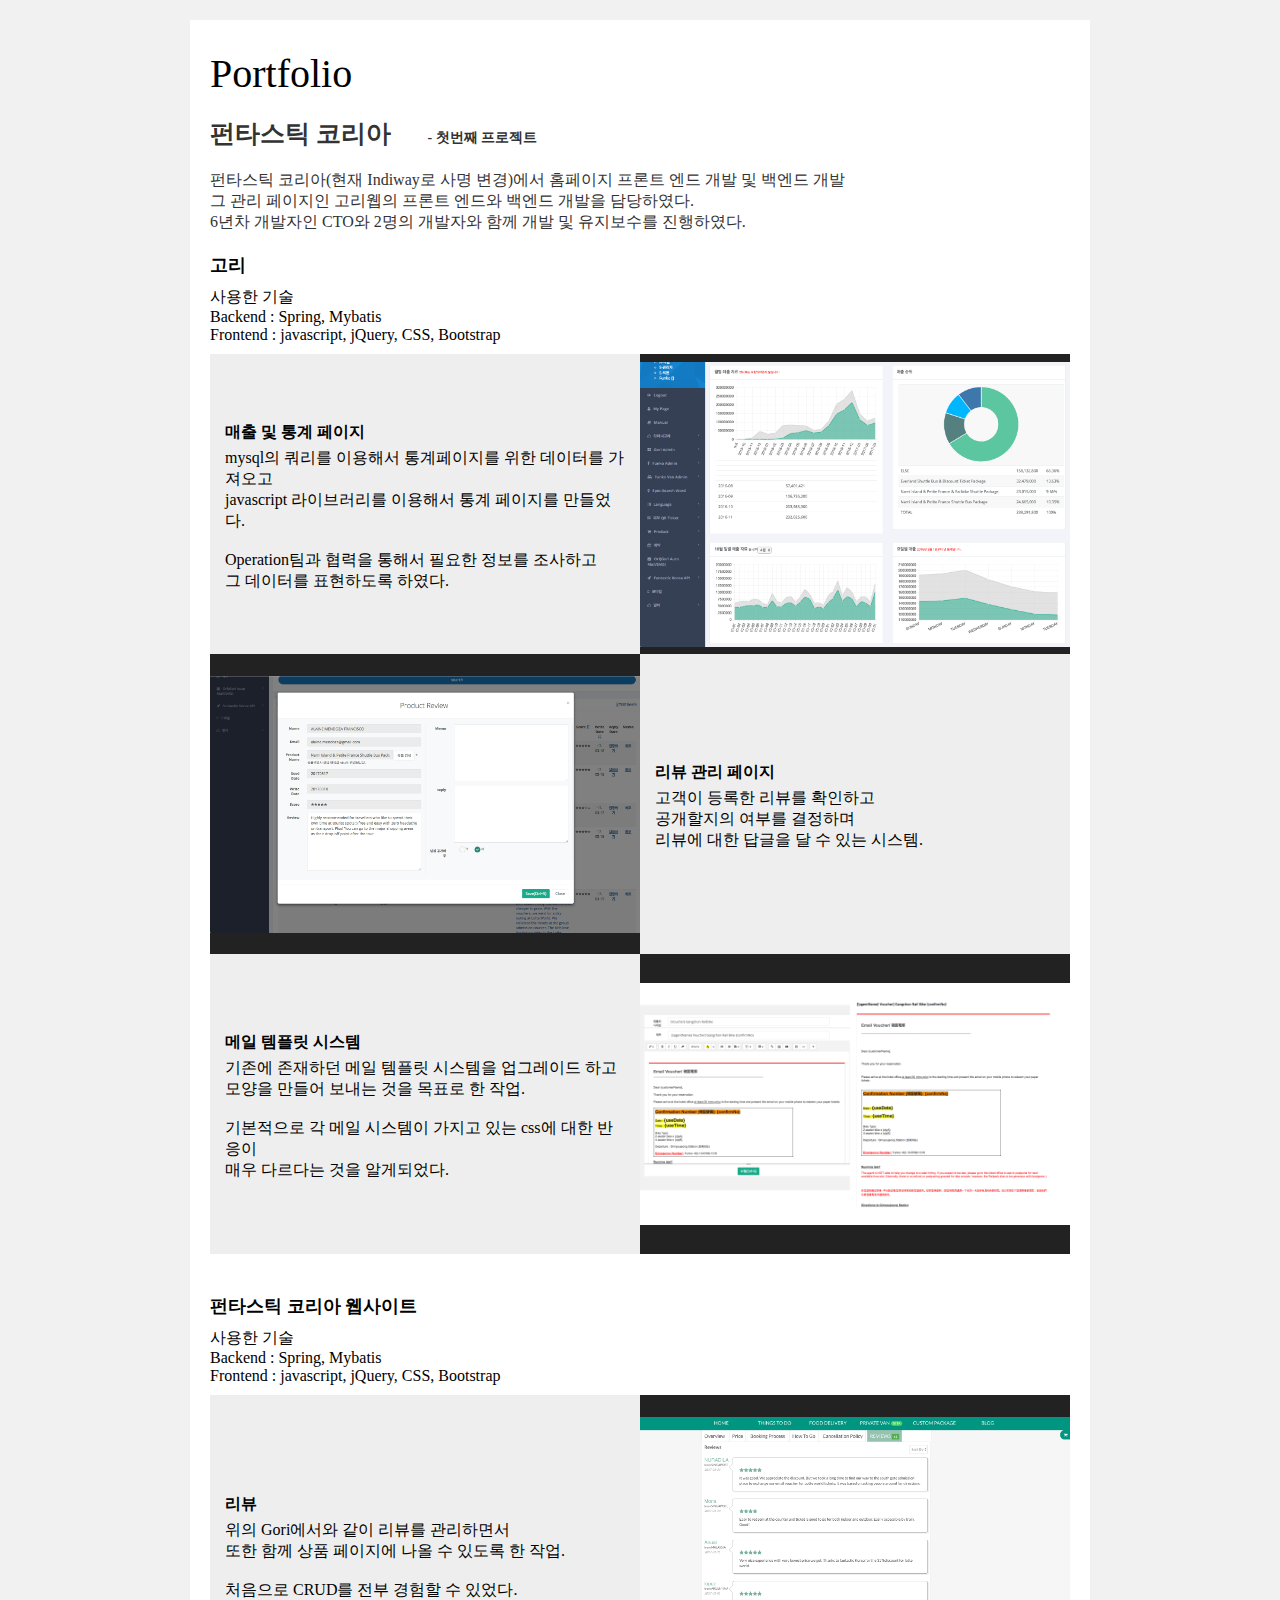
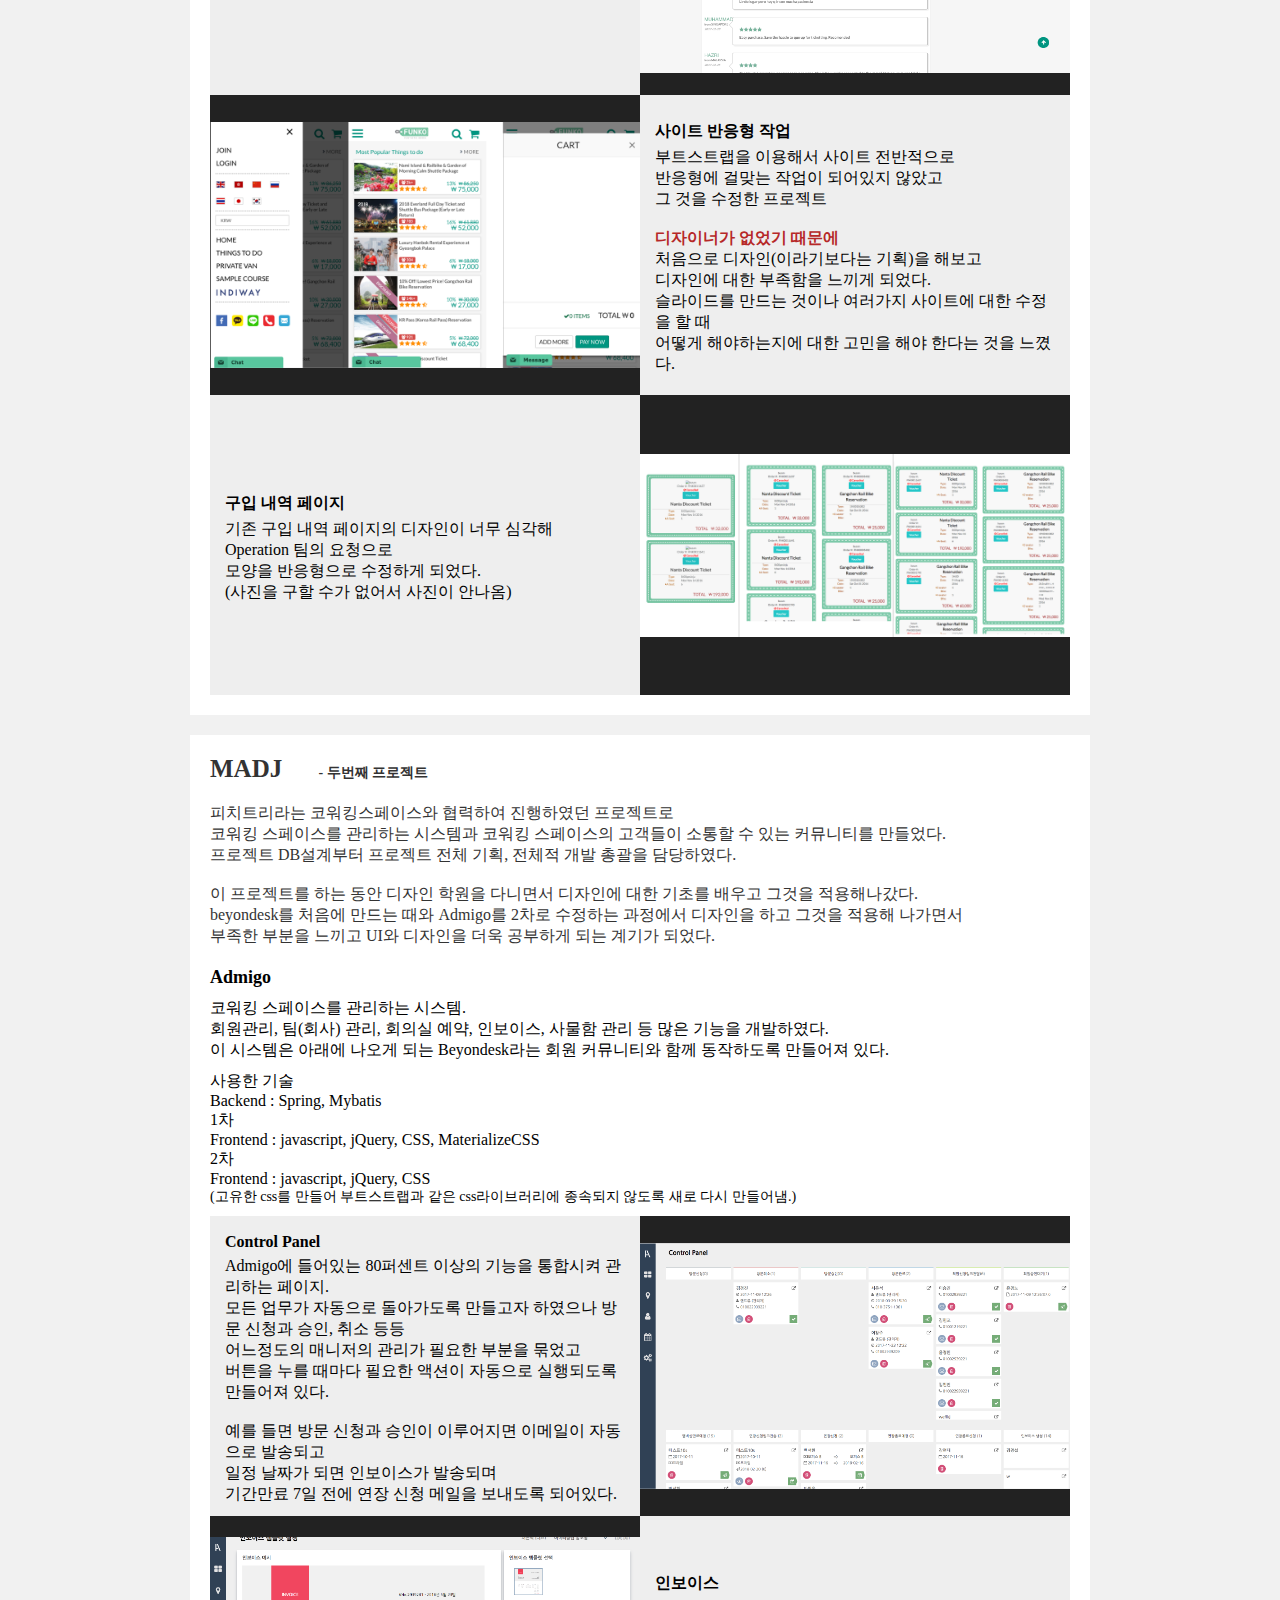
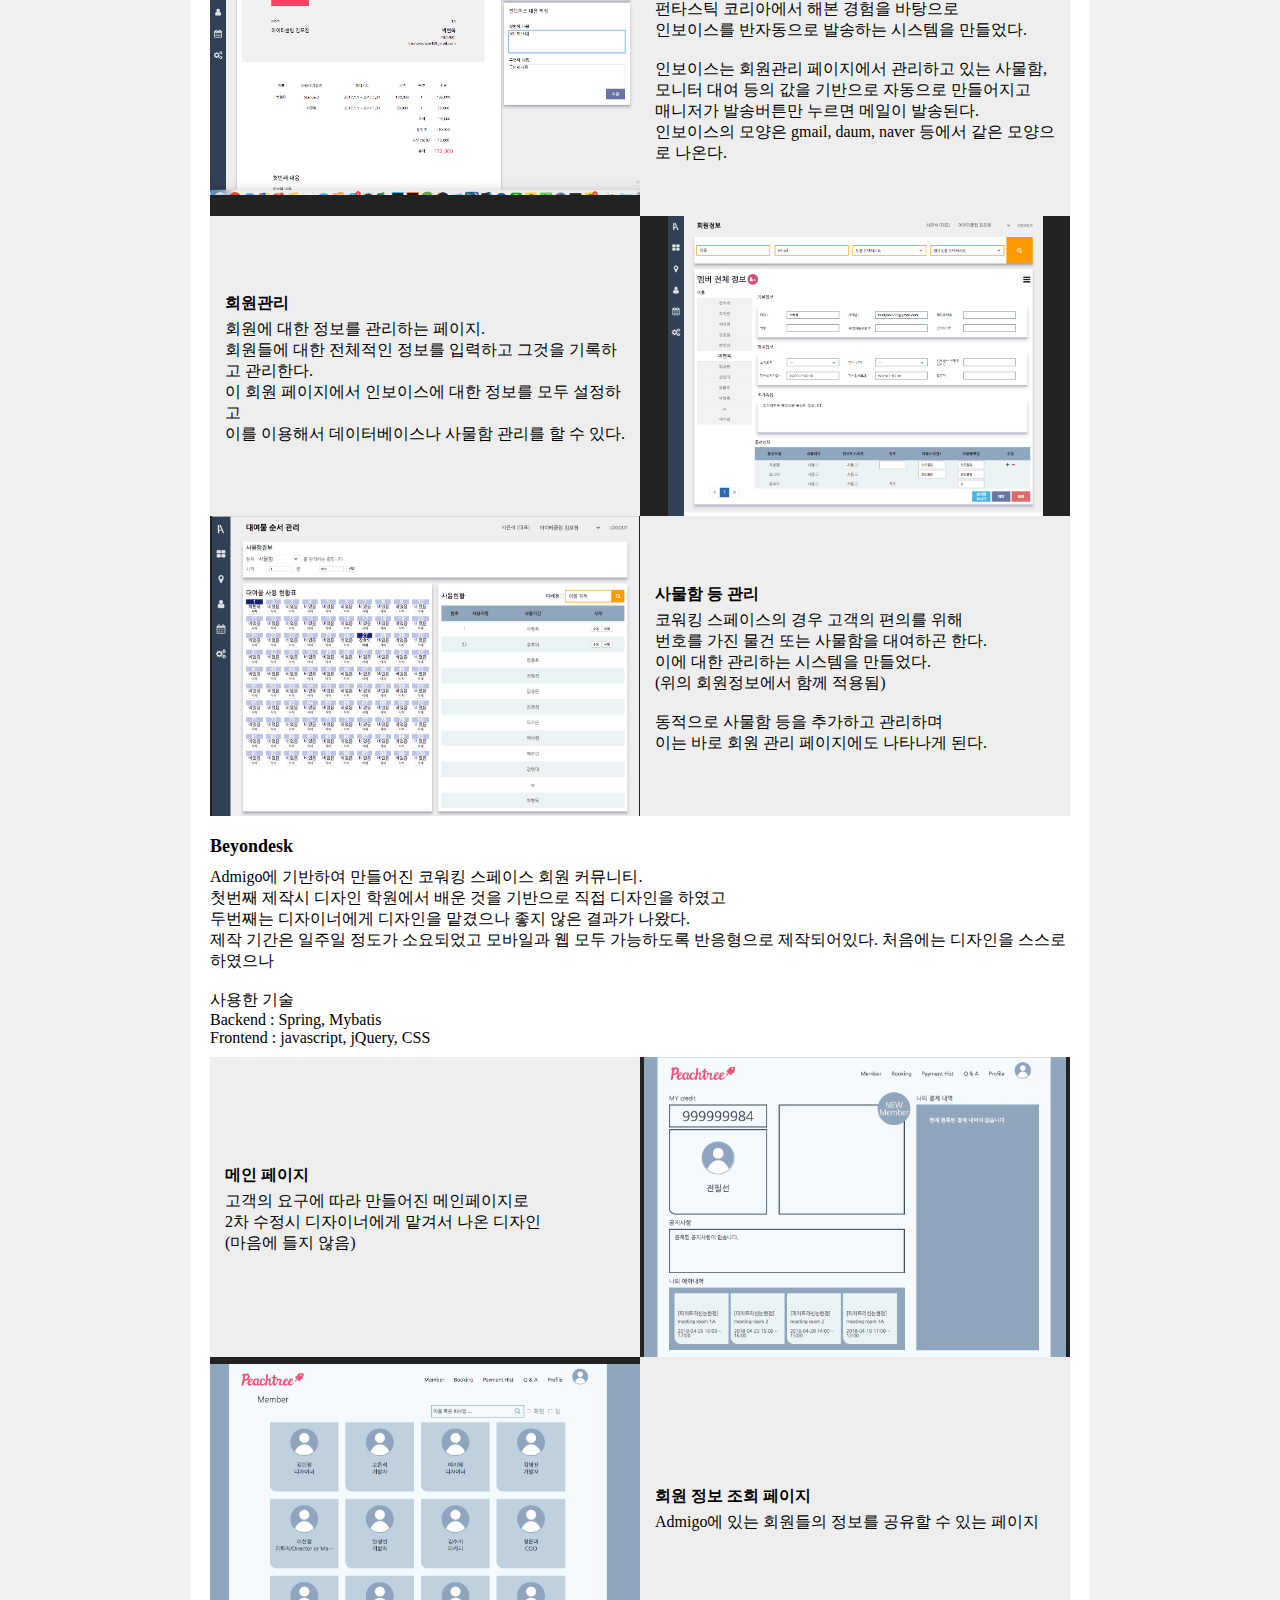
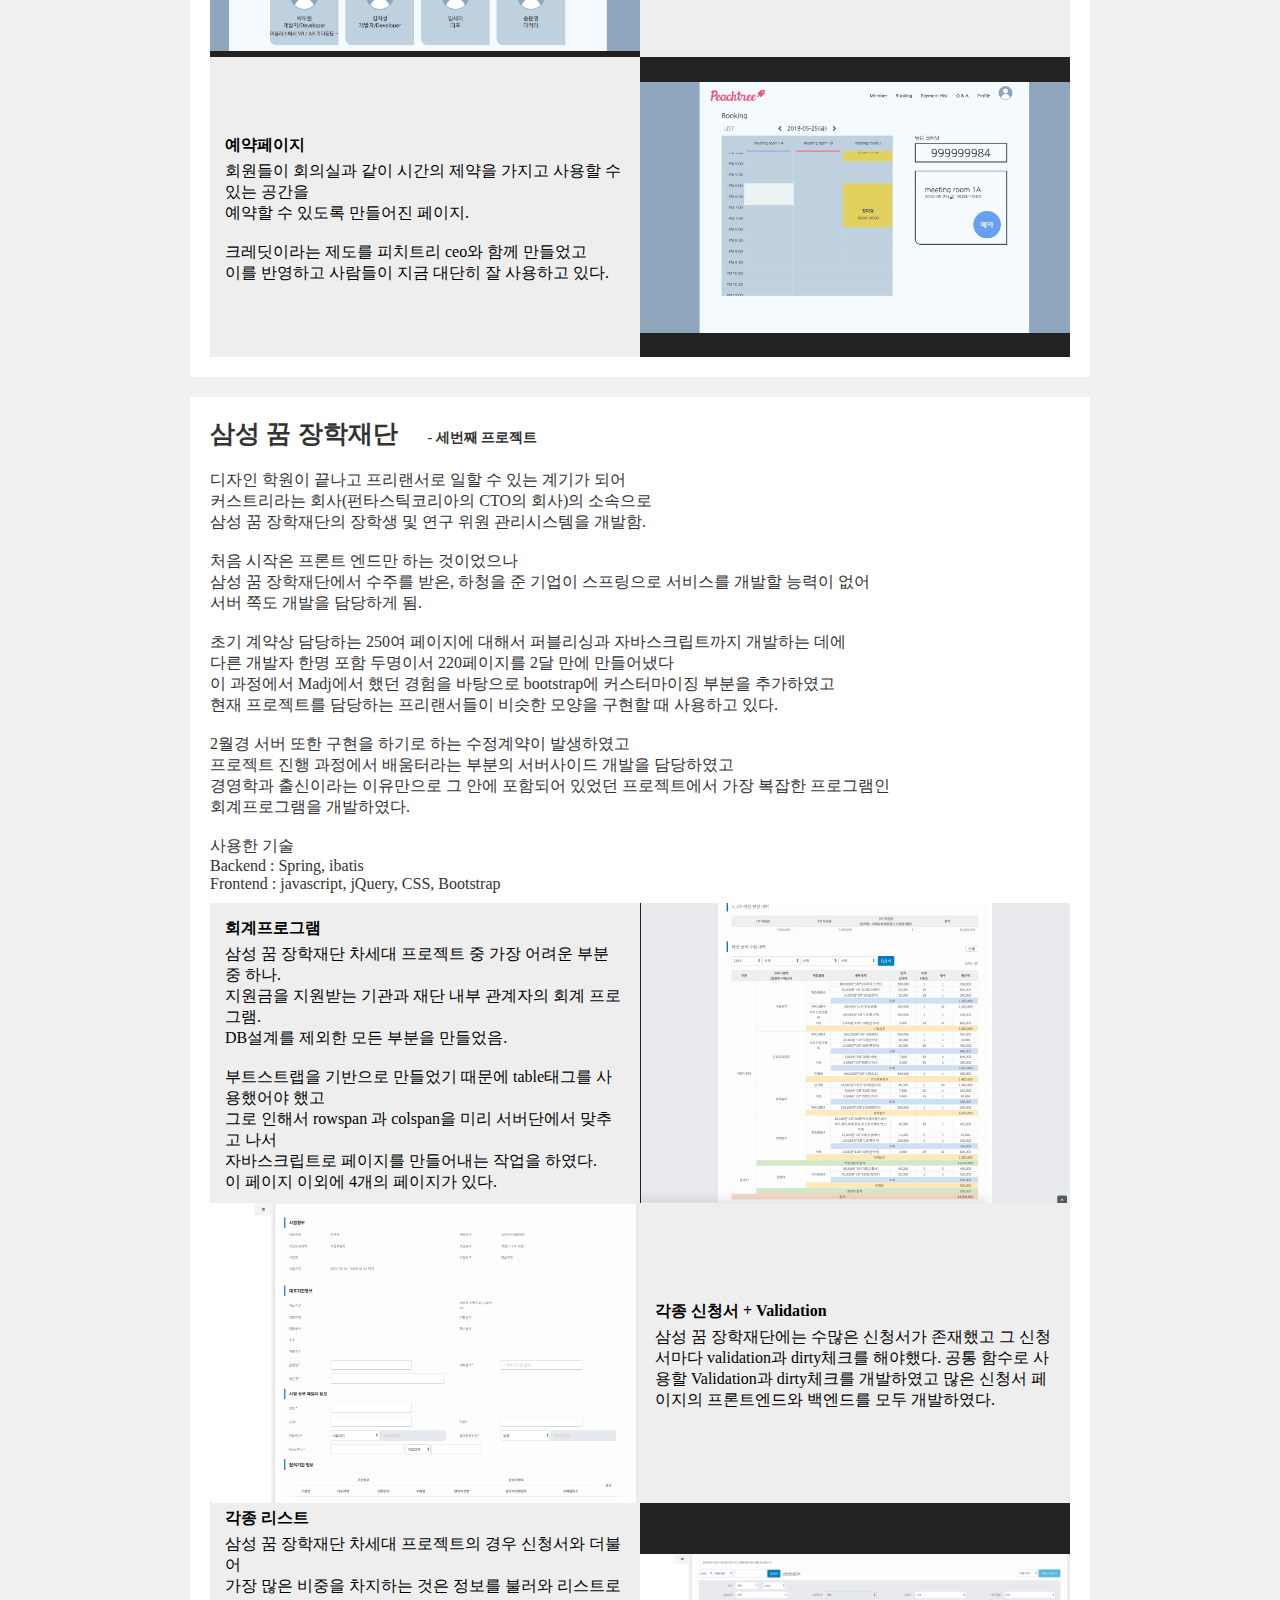
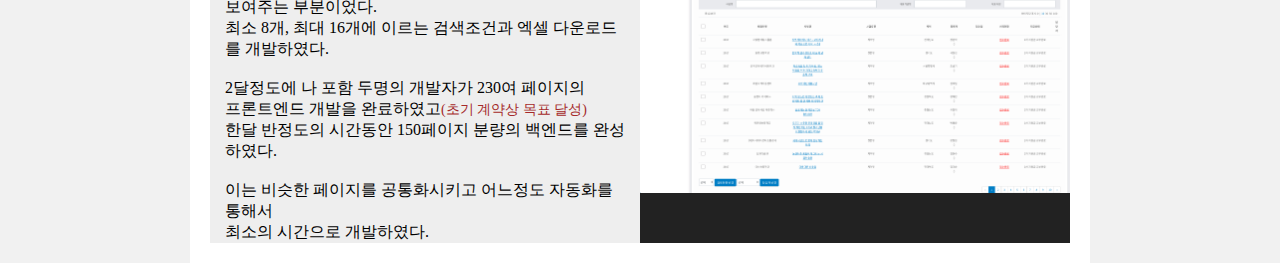
==== portfolio.html @ c17a730d "basic" ====
<html>
    <head>
        <link rel="stylesheet" href="style.css" />
    </head>
    <body>
        
        <!-- <div class="container">
            <div id='contact' class="">
                <div id='about me' >
                    <div id="img-section">
                        <div></div>
                    </div>
                    <div class="name">
                        <div class='kor-name'>박현욱</div>
                        <div class="eng-name">MICHAEL PARK</div>
                    </div>
                    <div class='addr'>

                    </div>
                    <div class='contact'>
                        010-3751-1361
                    </div>
                </div>
            </div>
            <div id='resume-section' >
                <div id='about-me'  class="section">
                    <div class="section-title">ABOUT ME</div>
                    <div class='about-me-content'>
                        경영학과 출신의 풀스택 개발자입니다. <br>
                        IT를 모르고 사업을 해보고 큰 실패를 겪고 난 뒤 진정한 IT 기반 사업을 하려면 IT를 알아야한다고 깨닫고<br>개발을 배우게 되었습니다.<br>
                        
                        비즈니스에 대한 이해를 바탕으로 기획하고 디자인하고 그것을 IT로 구현해 낼 수 있는 진정한 수직계열화를 꿈꾸고 있습니다.
                    </div>
                </div>
                <div id="education" class="section"> 
                    <div class="section-title">EDUCATION</div>
                    <div class="edu-item">
                        <div class='edu-period'>
                            08.2-16.8
                        </div>
                        <div class="edu-content">
                            <div class='edu-inst'>연세대학교</div>
                            <div>경영학과</div>
                        </div>
                    </div>
                    <div class="edu-item">
                        <div class='edu-period'>
                            16.2-16.8
                        </div>
                        <div class="edu-content">
                            <div class='edu-inst'>쌍용강북센터</div>
                            <div>Framework을 활용한 빅데이터 개발자 전문 과정</div>
                            <div class="edu-content">JAVA, SPRING, MYSQL, MYBATIS, JAVASCRIPT, JQUERY</div>
                        </div>
                    </div>
                    <div class="edu-item">
                        <div class='edu-period'>
                            17.4-17.10
                        </div>
                        <div class="edu-content">
                            <div class='edu-inst'>더조은화곡센터</div>
                            <div>빅데이터시각화 프론트엔드개발자 양성</div>
                            <div class="edu-content">PHOTOSHOP, ILLURSTRATOR, HTML, CSS</div>
                        </div>
                    </div>                       
                </div>
                <div id="experience" class="section">
                    <div class="section-title">EXPERIENCE</div>
                    <div class='exp-item'>
                        <div class="exp-period">
                            13.5-15.2
                        </div>
                        <div class="exp-content">
                            <div class="exp-comp">카투사로 군복무</div>
                            <div>펀타스틱 코리아 웹 페이지 개발 & 고리 시스템 개발 </div>
                            <div>역할: 프론트 엔드 & 백엔드 개발</div>
                        </div>
                    </div>

                    <div class='exp-item'>
                        <div class="exp-period">
                            16.9-17.4
                        </div>
                        <div class="exp-content">
                            <div class="exp-comp">펀타스틱 코리아</div>
                            <div>펀타스틱 코리아 웹 페이지 개발 & 고리 시스템 개발 </div>
                            <div>역할: 프론트 엔드 & 백엔드 개발</div>
                        </div>
                    </div>
                    <div class='exp-item'>
                        <div class="exp-period">
                            17.4-
                        </div>
                        <div class="exp-content">
                            <div class="exp-comp">MADJ</div>
                            <div>기획, 프론트 엔드 & 백엔드 개발, DB 설계</div>
                            <div>Admigo & Beyondesk 시스템 개발 및 상용화 기획, 개발 및 설계</div>
                        </div>
                    </div>
                    <div class='exp-item'>
                        <div class="exp-period">
                            17.10
                        </div>
                        <div class="exp-content">
                            <div class="exp-comp">태권기획 서비스</div>
                            <div>프론트 엔드 & 백엔드 개발</div>
                            <div></div>
                        </div>
                    </div>
                    <div class="exp-item">
                        <div class='exp-period'>
                            17.12-18.3
                        </div>
                        <div class='exp-content'>
                            <div class="exp-comp">삼성꿈장학재단</div>
                            <div>프론트엔드 중심 & 백엔드 개발</div>
                            <div>삼성 꿈 장학재단 차세대 프로젝트 개발</div>
                        </div>
                    </div>
                </div>
                <div id="skills" class="section">
                    <div class="section-title">
                        SKILLS
                    </div>
                    <div class="skill-container">
                        <div class="skill-item">
                            <div class="skill-title">JAVA</div>
                            <div class="skill-grade">
                                <div class="skill-circle in">
                                </div>
                                <div class="skill-circle in">
                                </div>
                                <div class="skill-circle in">
                                </div>
                                <div class="skill-circle in">
                                </div>
                                <div class="skill-circle">
                                </div>
                            </div>
                        </div>
                        <div class="skill-item">
                            <div class="skill-title">SPRING</div>
                            <div class="skill-grade">
                                <div class="skill-circle in">
                                </div>
                                <div class="skill-circle in">
                                </div>
                                <div class="skill-circle in">
                                </div>
                                <div class="skill-circle in">
                                </div>
                                <div class="skill-circle">
                                </div>
                            </div>
                        </div>
                        <div class="skill-item">
                            <div class="skill-title">JAVASCRIPT</div>
                            <div class="skill-grade">
                                <div class="skill-circle in">
                                </div>
                                <div class="skill-circle in">
                                </div>
                                <div class="skill-circle in">
                                </div>
                                <div class="skill-circle in">
                                </div>
                                <div class="skill-circle">
                                </div>
                            </div>
                        </div>
                        <div class="skill-item">
                            <div class="skill-title">jQuery</div>
                            <div class="skill-grade">
                                <div class="skill-circle in">
                                </div>
                                <div class="skill-circle in">
                                </div>
                                <div class="skill-circle in">
                                </div>
                                <div class="skill-circle in">
                                </div>
                                <div class="skill-circle">
                                </div>
                                
                            </div>
                        </div>
                        <div class="skill-item">
                            <div class="skill-title">REACT</div>
                            <div class="skill-grade">
                                <div class="skill-circle in">
                                </div>
                                <div class="skill-circle in">
                                </div>
                                <div class="skill-circle">
                                </div>
                                <div class="skill-circle">
                                </div>
                                <div class="skill-circle">
                                </div>
                                
                            </div>
                        </div>
                        <div class="skill-item">
                            <div class="skill-title">REACT-NATIVE</div>
                            <div class="skill-grade">
                                <div class="skill-circle in">
                                </div>
                                <div class="skill-circle in">
                                </div>
                                <div class="skill-circle in">
                                </div>
                                <div class="skill-circle">
                                </div>
                                <div class="skill-circle">
                                </div>
                            </div>
                        </div>
                        <div class="skill-item">
                            <div class="skill-title">MYSQL</div>
                            <div class="skill-grade">
                                <div class="skill-circle in">
                                </div>
                                <div class="skill-circle in">
                                </div>
                                <div class="skill-circle in">
                                </div>
                                <div class="skill-circle in">
                                </div>
                                <div class="skill-circle">
                                </div>
                            </div>
                        </div>
                        <div class="skill-item">
                            <div class="skill-title">PHOTOSHOP</div>
                            <div class="skill-grade">
                                <div class="skill-circle in">
                                </div>
                                <div class="skill-circle in">
                                </div>
                                <div class="skill-circle in">
                                </div>
                                <div class="skill-circle">
                                </div>
                                <div class="skill-circle">
                                </div>
                            </div>
                        </div>
                        <div class="skill-item">
                            <div class="skill-title">Sketch</div>
                            <div class="skill-grade">
                                <div class="skill-circle in">
                                </div>
                                <div class="skill-circle in">
                                </div>
                                <div class="skill-circle in">
                                </div>
                                <div class="skill-circle">
                                </div>
                                <div class="skill-circle">
                                </div>
                            </div>
                        </div>
                        <div class="skill-item">
                            <div class="skill-title">Illustrator</div>
                            <div class="skill-grade">
                                <div class="skill-circle in">
                                </div>
                                <div class="skill-circle in">
                                </div>
                                <div class="skill-circle in">
                                </div>
                                <div class="skill-circle">
                                </div>
                                <div class="skill-circle">
                                </div>
                            </div>
                        </div>
                    </div>
                </div>
            </div>
            
        </div> -->
        <div class="container page-divider">
            <div class="portfolio-container">
                <h2 style="font-size:40px;padding-top:30px;font-weight:lighter;">Portfolio</h2>
                <div class="portfolio">
                    <h3 class="company-name">
                        펀타스틱 코리아 <span style="padding-left:30px;font-size:14px;">- 첫번째 프로젝트</span>
                    </h3>
                    <h4>
                        
                    </h4>
                    <div class="port-desc-section">
                        펀타스틱 코리아(현재 Indiway로 사명 변경)에서 홈페이지 프론트 엔드 개발 및 백엔드 개발<br>
                        그 관리 페이지인 고리웹의 프론트 엔드와 백엔드 개발을 담당하였다.<br>
                        6년차 개발자인 CTO와 2명의 개발자와 함께 개발 및 유지보수를 진행하였다.<br>
                    </div>
                    <div>
                        <h5 class="port-title">고리</h5>
                        <div class="port-content">
                            사용한 기술<br>
                            Backend : Spring, Mybatis<br>
                            Frontend : javascript, jQuery, CSS, Bootstrap<br>
                        </div>
                        <div class="port-item">
                            <div class="item-content">
                                <div class="item-title">매출 및 통계 페이지</div>
                                <div class="item-desc">
                                    mysql의 쿼리를 이용해서 통계페이지를 위한 데이터를 가져오고<br>
                                    javascript 라이브러리를 이용해서 통계 페이지를 만들었다.<br>
                                    <br>
                                    Operation팀과 협력을 통해서 필요한 정보를 조사하고<br>
                                    그 데이터를 표현하도록 하였다.
                                </div>
                            </div>
                            <div class="item-pic" style="background-image:url('funko_stat.png')">
                                
                            </div>
                        </div>
                        <div class="port-item">
                            <div class="item-pic" style="background-image:url('review.png')">
                                
                            </div>
                            <div class="item-content">
                                <div class="item-title">리뷰 관리 페이지</div>
                                <div class="item-desc">
                                    고객이 등록한 리뷰를 확인하고<br>
                                    공개할지의 여부를 결정하며<br>
                                    리뷰에 대한 답글을 달 수 있는 시스템.
                                </div>
                            </div>
                        </div>
                        <div class="port-item">
                            
                            <div class="item-content">
                                <div class="item-title">메일 템플릿 시스템</div>
                                <div class="item-desc">
                                    기존에 존재하던 메일 템플릿 시스템을 업그레이드 하고<br>
                                    모양을 만들어 보내는 것을 목표로 한 작업.
                                    <br>
                                    <br>
                                    기본적으로 각 메일 시스템이 가지고 있는 css에 대한 반응이<br>
                                    매우 다르다는 것을 알게되었다.
                                </div>
                            </div>
                            <div class="item-pic" style="background-image:url('mail-template.png')">
                                
                            </div>
                        </div>
                    </div>
                </div>
            </div>
        </div>
        <div class="container">
            <div class="portfolio-container">
                <div class="portfolio">
                    
                    <div>
                        <h5 class="port-title">펀타스틱 코리아 웹사이트</h5>
                        <div class="port-content">
                            사용한 기술<br>
                            Backend : Spring, Mybatis<br>
                            Frontend : javascript, jQuery, CSS, Bootstrap<br>
                        </div>
                        <div class="port-item">
                                <div class="item-content">
                                    <div class="item-title">리뷰</div>
                                    <div class="item-desc">
                                        위의 Gori에서와 같이 리뷰를 관리하면서 <br>
                                        또한 함께 상품 페이지에 나올 수 있도록 한 작업.<br>
                                        <br>
                                        처음으로 CRUD를 전부 경험할 수 있었다.
                                    </div>
                                </div>
                                <div class="item-pic" style="background-image:url('funko2.png')">
                                    
                                </div>
                            </div>
                            <div class="port-item">
                                <div class="item-pic" style="background-image:url('responsive.png')">
                                    
                                </div>
                                <div class="item-content">
                                    <div class="item-title">사이트 반응형 작업</div>
                                    <div class="item-desc">
                                        부트스트랩을 이용해서 사이트 전반적으로<br>
                                        반응형에 걸맞는 작업이 되어있지 않았고<br>
                                        그 것을 수정한 프로젝트<br>
                                        <br>
                                        <span style="color:rgb(182, 40, 40);font-weight:bold">디자이너가 없었기 때문에</span> <br>
                                        처음으로 디자인(이라기보다는 기획)을 해보고<br>
                                        디자인에 대한 부족함을 느끼게 되었다.<br>
                                        슬라이드를 만드는 것이나 여러가지 사이트에 대한 수정을 할 때<br>
                                        어떻게 해야하는지에 대한 고민을 해야 한다는 것을 느꼈다.<br>
                                
                                    </div>
                                </div>
                            </div>
                            <div class="port-item">
                                
                                <div class="item-content">
                                    <div class="item-title">구입 내역 페이지</div>
                                    <div class="item-desc">
                                        기존 구입 내역 페이지의 디자인이 너무 심각해<br>
                                        Operation 팀의 요청으로<br>
                                        모양을 반응형으로 수정하게 되었다.<br>
                                        (사진을 구할 수가 없어서 사진이 안나옴)

                                    </div>
                                </div>
                                <div class="item-pic" style="background-image:url('purchase.png')">
                                    
                                </div>
                            </div>
                    </div>
                </div>
            </div>
        </div>
        <div class="container page-divider">
            <div class="portfolio-container">
                <div class="portfolio">
                    <h3 class="company-name">
                        MADJ <span style="padding-left:30px;font-size:14px;">- 두번째 프로젝트</span>
                    </h3>
                    
                    <div class="port-desc-section">
                        피치트리라는 코워킹스페이스와 협력하여 진행하였던 프로젝트로<br>
                        코워킹 스페이스를 관리하는 시스템과 코워킹 스페이스의 고객들이 소통할 수 있는 커뮤니티를 만들었다.<br>
                        프로젝트 DB설계부터 프로젝트 전체 기획, 전체적 개발 총괄을 담당하였다.<br>
                        <br>
                        이 프로젝트를 하는 동안 디자인 학원을 다니면서 디자인에 대한 기초를 배우고 그것을 적용해나갔다.<br>
                        beyondesk를 처음에 만드는 때와 Admigo를 2차로 수정하는 과정에서 디자인을 하고 그것을 적용해 나가면서<br>
                        부족한 부분을 느끼고 UI와 디자인을 더욱 공부하게 되는 계기가 되었다.<br>
                    </div>
                    <div>
                        <h5 class="port-title">Admigo</h5>
                        <div class="port-content">
                            코워킹 스페이스를 관리하는 시스템.<br>
                            회원관리, 팀(회사) 관리, 회의실 예약, 인보이스, 사물함 관리 등 많은 기능을 개발하였다.<br>
                            이 시스템은 아래에 나오게 되는 Beyondesk라는 회원 커뮤니티와 함께 동작하도록 만들어져 있다.<br>
                        </div>
                        <div class="port-content">

                            사용한 기술<br>
                            Backend : Spring, Mybatis<br>
                            
                            1차<br>
                            Frontend : javascript, jQuery, CSS, MaterializeCSS<br>

                            2차<br>
                            Frontend : javascript, jQuery, CSS<br>
                            <span style="font-size:14px;">(고유한 css를 만들어 부트스트랩과 같은 css라이브러리에 종속되지 않도록 새로 다시 만들어냄.)</span>
                        </div>
                        <div class="port-item">
                            <div class="item-content">
                                <div class="item-title">Control Panel</div>
                                <div class="item-desc">
                                    Admigo에 들어있는 80퍼센트 이상의 기능을 통합시켜 관리하는 페이지.<br>
                                    모든 업무가 자동으로 돌아가도록 만들고자 하였으나 방문 신청과 승인, 취소 등등<br>
                                    어느정도의 매니저의 관리가 필요한 부분을 묶었고<br>
                                    버튼을 누를 때마다 필요한 액션이 자동으로 실행되도록 만들어져 있다.<br>
                                    <br>

                                    예를 들면 방문 신청과 승인이 이루어지면 이메일이 자동으로 발송되고<br>
                                    일정 날짜가 되면 인보이스가 발송되며<br>
                                    기간만료 7일 전에 연장 신청 메일을 보내도록 되어있다.<br>
                                </div>
                            </div>
                            <div class="item-pic" style="background-image:url('Control Panel.png')">
                                
                            </div>
                        </div>
                        <div class="port-item">
                            <div class="item-pic" style="background-image:url('invoice.png')">
                                
                            </div>
                            <div class="item-content">
                                <div class="item-title">인보이스</div>
                                <div class="item-desc">
                                    펀타스틱 코리아에서 해본 경험을 바탕으로<br>
                                    인보이스를 반자동으로 발송하는 시스템을 만들었다.<br><br>

                                    인보이스는 회원관리 페이지에서 관리하고 있는 사물함,<br>
                                    모니터 대여 등의 값을 기반으로 자동으로 만들어지고 <br>
                                    매니저가 발송버튼만 누르면 메일이 발송된다.<br>
                                    인보이스의 모양은 gmail, daum, naver 등에서 같은 모양으로 나온다.<br>
                                
                                </div>
                            </div>
                        </div>
                        <div class="port-item">
                            
                            <div class="item-content">
                                <div class="item-title">회원관리</div>
                                <div class="item-desc">
                                    회원에 대한 정보를 관리하는 페이지.
                                    <br>
                                    회원들에 대한 전체적인 정보를 입력하고 그것을 기록하고 관리한다.<br>
                                    이 회원 페이지에서 인보이스에 대한 정보를 모두 설정하고<br>
                                    이를 이용해서 데이터베이스나 사물함 관리를 할 수 있다.
                                    
                                </div>
                            </div>
                            <div class="item-pic" style="background-image:url('member-admigo.png')">
                                
                            </div>
                        </div>
                        <div class="port-item">
                            <div class="item-pic" style="background-image:url('locker.png')">
                                
                            </div>
                            <div class="item-content">
                                <div class="item-title">사물함 등 관리</div>
                                <div class="item-desc">
                                    코워킹 스페이스의 경우 고객의 편의를 위해<br>
                                    번호를 가진 물건 또는 사물함을 대여하곤 한다.<br>
                                    이에 대한 관리하는 시스템을 만들었다. <br>
                                    (위의 회원정보에서 함께 적용됨)<br>
                                    <br>
                                    동적으로 사물함 등을 추가하고 관리하며<br>
                                    이는 바로 회원 관리 페이지에도 나타나게 된다.


                                
                                </div>
                            </div>
                        </div>
                       
                    </div>
                    <div>
                        <h5 class="port-title">Beyondesk</h5>
                        <div class="port-content">
                            Admigo에 기반하여 만들어진 코워킹 스페이스 회원 커뮤니티.<br>
                            첫번째 제작시 디자인 학원에서 배운 것을 기반으로 직접 디자인을 하였고<br>
                            두번째는 디자이너에게 디자인을 맡겼으나 좋지 않은 결과가 나왔다.<br>
                            제작 기간은 일주일 정도가 소요되었고 모바일과 웹 모두 가능하도록 반응형으로 제작되어있다.

                            처음에는 디자인을 스스로 하였으나
                                    
                            <br>
                            <br>
                            사용한 기술<br>
                            Backend : Spring, Mybatis<br>
                            Frontend : javascript, jQuery, CSS<br>
                        </div>
                        <div class="port-item">
                            <div class="item-content">
                                <div class="item-title">메인 페이지</div>
                                <div class="item-desc">
                                    고객의 요구에 따라 만들어진 메인페이지로<br>
                                    2차 수정시 디자이너에게 맡겨서 나온 디자인<br>
                                    (마음에 들지 않음)<br>

                                </div>
                            </div>
                            <div class="item-pic" style="background-image:url('main.png')">
                                
                            </div>
                        </div>
                        <div class="port-item">
                            <div class="item-pic" style="background-image:url('member.png')">
                                
                            </div>
                            <div class="item-content">
                                <div class="item-title">회원 정보 조회 페이지</div>
                                <div class="item-desc">
                                    Admigo에 있는 회원들의 정보를 공유할 수 있는 페이지
                                
                                </div>
                            </div>
                        </div>
                        <div class="port-item">
                            
                            <div class="item-content">
                                <div class="item-title">예약페이지</div>
                                <div class="item-desc">
                                    회원들이 회의실과 같이 시간의 제약을 가지고 사용할 수 있는 공간을<br>
                                    예약할 수 있도록 만들어진 페이지.<br>
                                    <br>
                                    크레딧이라는 제도를 피치트리 ceo와 함께 만들었고 <br>
                                    이를 반영하고 사람들이 지금 대단히 잘 사용하고 있다.<br>
                                    <!-- <br>
                                    회원들에 대한 전체적인 정보를 입력하고 그것을 기록하고 관리한다.<br>
                                    이 회원 페이지에서 인보이스에 대한 정보를 모두 설정하고<br>
                                    이를 이용해서 데이터베이스나 사물함 관리를 할 수 있다. -->
                                    
                                </div>
                            </div>
                            <div class="item-pic" style="background-image:url('reservation.png')">
                                
                            </div>
                        </div>
                    </div>
                </div>
            </div>
            
        </div>
        <div class="container page-divider">
            <div class="portfolio-container">
                <div class="portfolio">
                    <h3 class="company-name">
                        삼성 꿈 장학재단<span style="padding-left:30px;font-size:14px;">- 세번째 프로젝트</span>

                    </h3>
                        <div class="port-desc-section">
                            디자인 학원이 끝나고 프리랜서로 일할 수 있는 계기가 되어<br>
                            커스트리라는 회사(펀타스틱코리아의 CTO의 회사)의 소속으로<br>
                            삼성 꿈 장학재단의 장학생 및 연구 위원 관리시스템을 개발함.<br>
                            <br>
                            처음 시작은 프론트 엔드만 하는 것이었으나 <br>
                            삼성 꿈 장학재단에서 수주를 받은, 하청을 준 기업이 스프링으로 서비스를 개발할 능력이 없어<br>
                            서버 쪽도 개발을 담당하게 됨.<br>
                            <br>
                            초기 계약상 담당하는 250여 페이지에 대해서 퍼블리싱과 자바스크립트까지 개발하는 데에<br>
                            다른 개발자 한명 포함 두명이서 220페이지를 2달 만에 만들어냈다<br>
                            이 과정에서 Madj에서 했던 경험을 바탕으로 bootstrap에 커스터마이징 부분을 추가하였고<br>
                            현재 프로젝트를 담당하는 프리랜서들이 비슷한 모양을 구현할 때 사용하고 있다.<br>
                            <br>
                            2월경 서버 또한 구현을 하기로 하는 수정계약이 발생하였고 <br>
                            프로젝트 진행 과정에서 배움터라는 부분의 서버사이드 개발을 담당하였고<br>
                            경영학과 출신이라는 이유만으로 
                            그 안에 포함되어 있었던 프로젝트에서 가장 복잡한 프로그램인 <br>
                            회계프로그램을 개발하였다.<br>
                            <br>
                            <div class="port-content">
    
                                사용한 기술<br>
                                Backend : Spring, ibatis<br>
                                
                                Frontend : javascript, jQuery, CSS, Bootstrap<br>
    
                            </div>
                        </div>
                        <div>
                            
                            
                            <div class="port-item">
                                <div class="item-content">
                                    <div class="item-title">회계프로그램</div>
                                    <div class="item-desc">
                                        삼성 꿈 장학재단 차세대 프로젝트 중 가장 어려운 부분 중 하나.<br>
                                        지원금을 지원받는 기관과 재단 내부 관계자의 회계 프로그램.<br>
                                        DB설계를 제외한 모든 부분을 만들었음.<br>
                                        <br>
                                        부트스트랩을 기반으로 만들었기 때문에 table태그를 사용했어야 했고<br>
                                        그로 인해서 rowspan 과 colspan을 미리 서버단에서 맞추고 나서<br>
                                        자바스크립트로 페이지를 만들어내는 작업을 하였다. <br>
                                        이 페이지 이외에 4개의 페이지가 있다.
                                        
                                    </div>
                                </div>
                                <div class="item-pic" style="background-image:url('accounting.png')">
                                    
                                </div>
                            </div>
                            <div class="port-item">
                                <div class="item-pic" style="background-image:url('form.png')">
                                    
                                </div>
                                <div class="item-content">
                                    <div class="item-title">각종 신청서 + Validation</div>
                                    <div class="item-desc">
                                        삼성 꿈 장학재단에는 수많은 신청서가 존재했고
                                        그 신청서마다 validation과 dirty체크를 해야했다.

                                        공통 함수로 사용할 Validation과 dirty체크를 개발하였고
                                        많은 신청서 페이지의 프론트엔드와 백엔드를 모두 개발하였다.
                                    </div>
                                </div>
                            </div>
                            <div class="port-item">
                                
                                <div class="item-content">
                                    <div class="item-title">각종 리스트</div>
                                    <div class="item-desc">
                                        삼성 꿈 장학재단 차세대 프로젝트의 경우 신청서와 더불어<br>
                                        가장 많은 비중을 차지하는 것은 정보를 불러와 리스트로 보여주는 부분이었다.<br>
                                        최소 8개, 최대 16개에 이르는 검색조건과 엑셀 다운로드를 개발하였다.<br>
                                        <br>
                                        2달정도에 나 포함 두명의 개발자가 230여 페이지의<br>
                                        프론트엔드 개발을 완료하였고<span style="font-size:14px;color:brown">(초기 계약상 목표 달성)</span><br>
                                        한달 반정도의 시간동안 150페이지 분량의 백엔드를 완성하였다.<br>
                                        <br>
                                        이는 비슷한 페이지를 공통화시키고 어느정도 자동화를 통해서<br>
                                        최소의 시간으로 개발하였다.<br>

                                    </div>
                                </div>
                                <div class="item-pic" style="background-image:url('list.png')">
                                    
                                </div>
                            </div>
                        </div>
                    </div>
                </div>
                
            </div>
    </body>
</html>
---- style.css ----
*{
    padding:0;
    margin:0;
    box-sizing:border-box;
}

body{
    /* display:flex;
    justify-content:center; */
    background:#f1f1f1;
}

.page-divider{
    margin-top:20px;
}
.container{
    display:flex;
    width:900px;
    margin-left:auto;
    margin-right:auto;
    padding-right:20px;
    padding-bottom:20px;
    background:white;
}
#contact{
    flex:1;
    padding-left:20px;
    padding-right:20px;
    padding-top:30px;
}
#img-section{
    width:125px;
    height:125px;
    overflow: hidden;
    border-radius: 125px;
    
}
#img-section img{
    width:100%;
    height:100%;
    
}

.name{
    padding-top:30px;
}
.name .kor-name{
    font-size:20px;
    font-weight:bold;
}


#resume-section{
    flex:5;
   
    padding-right:30px;
    
}
.section{
    margin-top:30px;    
    border-left:3px solid #999;
    padding-left:30px;
}
.section-title{
    
    font-size:25px;
    padding-bottom:10px;
    font-weight:lighter
}
.about-me-content{
    font-size:14px;
}
#education{

}
.edu-item{
    display:flex;
    padding-top:10px;
}
.edu-item .edu-period{
    padding-right:20px;
    font-weight:bold;
    min-width:100px;
    
}
.edu-item .edu-content{
    font-size:14px;
}
.edu-item .edu-content .edu-inst{
    font-weight:bold;

}
.edu-item .edu-content .edu-content{
    font-size:12px;
}
.edu-item .edu-content div{
    padding-bottom:5px;
}
.exp-item{
    display:flex;
    padding-top:10px;
}

.exp-item .exp-period{
    padding-right:20px;
    font-weight:bold;
    min-width:100px;
    
}
.exp-item .exp-content{
    font-size:14px;
}
.exp-item .exp-content .exp-comp{
    font-weight:bold;
    font-size:14px;

}
.exp-item .exp-content{
    font-size:12px;
}
.exp-item .exp-content div{
    padding-bottom:5px;
}
.skill-container{
    display:flex;
    flex-wrap:wrap;
}
.skill-item{
    display:flex;
    width:50%;
    padding-bottom:10px;
}
.skill-title{
    flex:1;
}
.skill-grade{
    flex:2;
    display:flex;
}
.skill-grade .skill-circle{
    height:15px;
    width:15px;
    border-radius:8px;
    border:1px solid #555;
    margin-left:3px;
}
.skill-grade .skill-circle.in{
    background:#555;
}

.portfolio-container{
    padding-left:20px;
    width:100%;
}
.company-name{
    padding-top:20px;
    font-size:25px;
    color:#333;
    font-weight:bold;
    padding-bottom:20px;
}
.port-desc-section{
    font-size:16px;
    color:#333;
}
.port-title{
    font-size:18px;
    font-weight: bold;
    padding-top:20px;
    padding-bottom:10px;
}
.port-content{
    padding-bottom:10px;
}
.port-item{
    
    display:flex;
    min-height:300px;
}
.port-item .item-content{
    flex:1;
    
    display:flex;
    flex-direction: column;
    justify-content: center;
    background:#eee;
    /* padding-left:20px; */
    
}
.port-item .item-title{
    padding-top:5px;
    padding-bottom:5px;
    font-size:16px;
    font-weight:bold;
    padding-left:15px;
}
.port-item .item-desc{
    padding-left:15px;
    padding-right:15px;
}
.port-item .item-pic{
    flex:1;
    
    
    
    background-size:contain;
    background-position: 50% 50%;
    background-repeat: no-repeat;
    background-color:#222;
}

#img-section div{
    background-image:url('me.png');
    background-size: 100% auto;
    height:100%;
    width:100%;
    
}
/* @media print{
    .container{
        min-height:29.7cm;
        height:29.7cm;
    }
} */
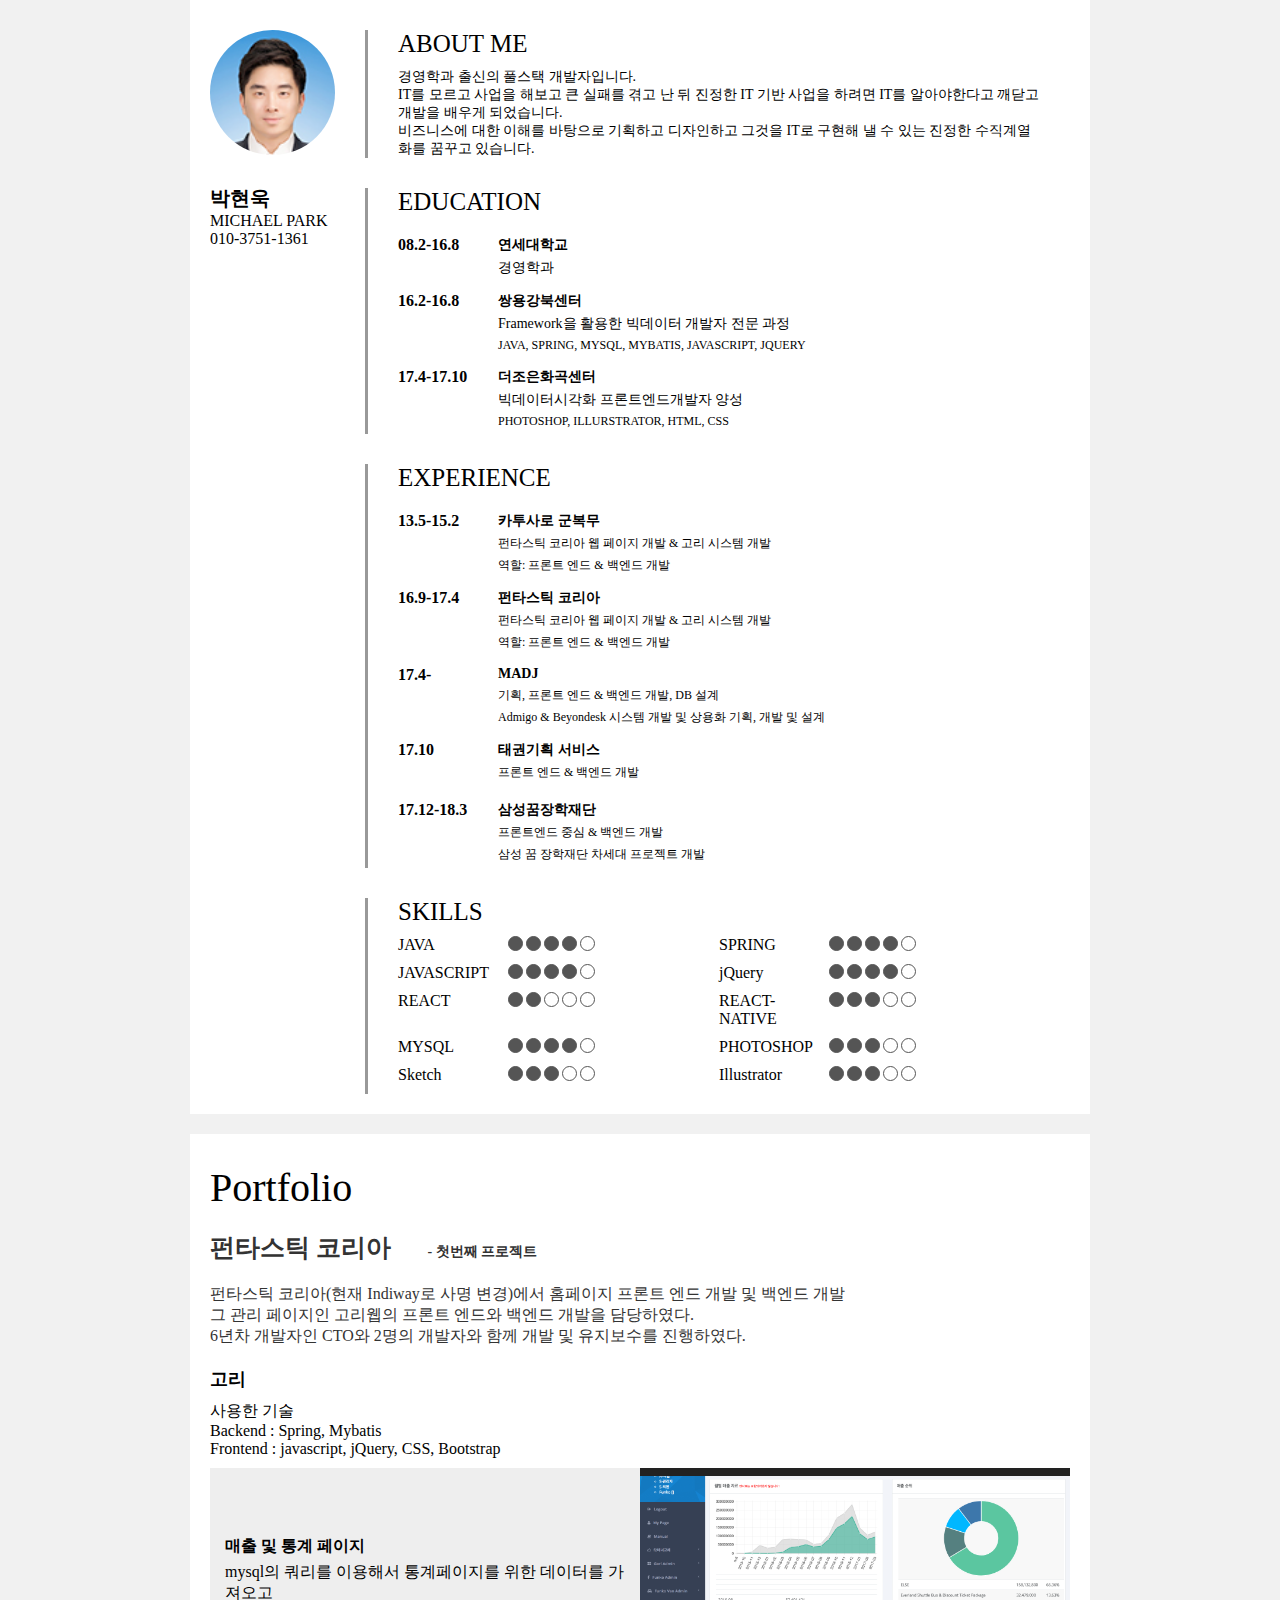
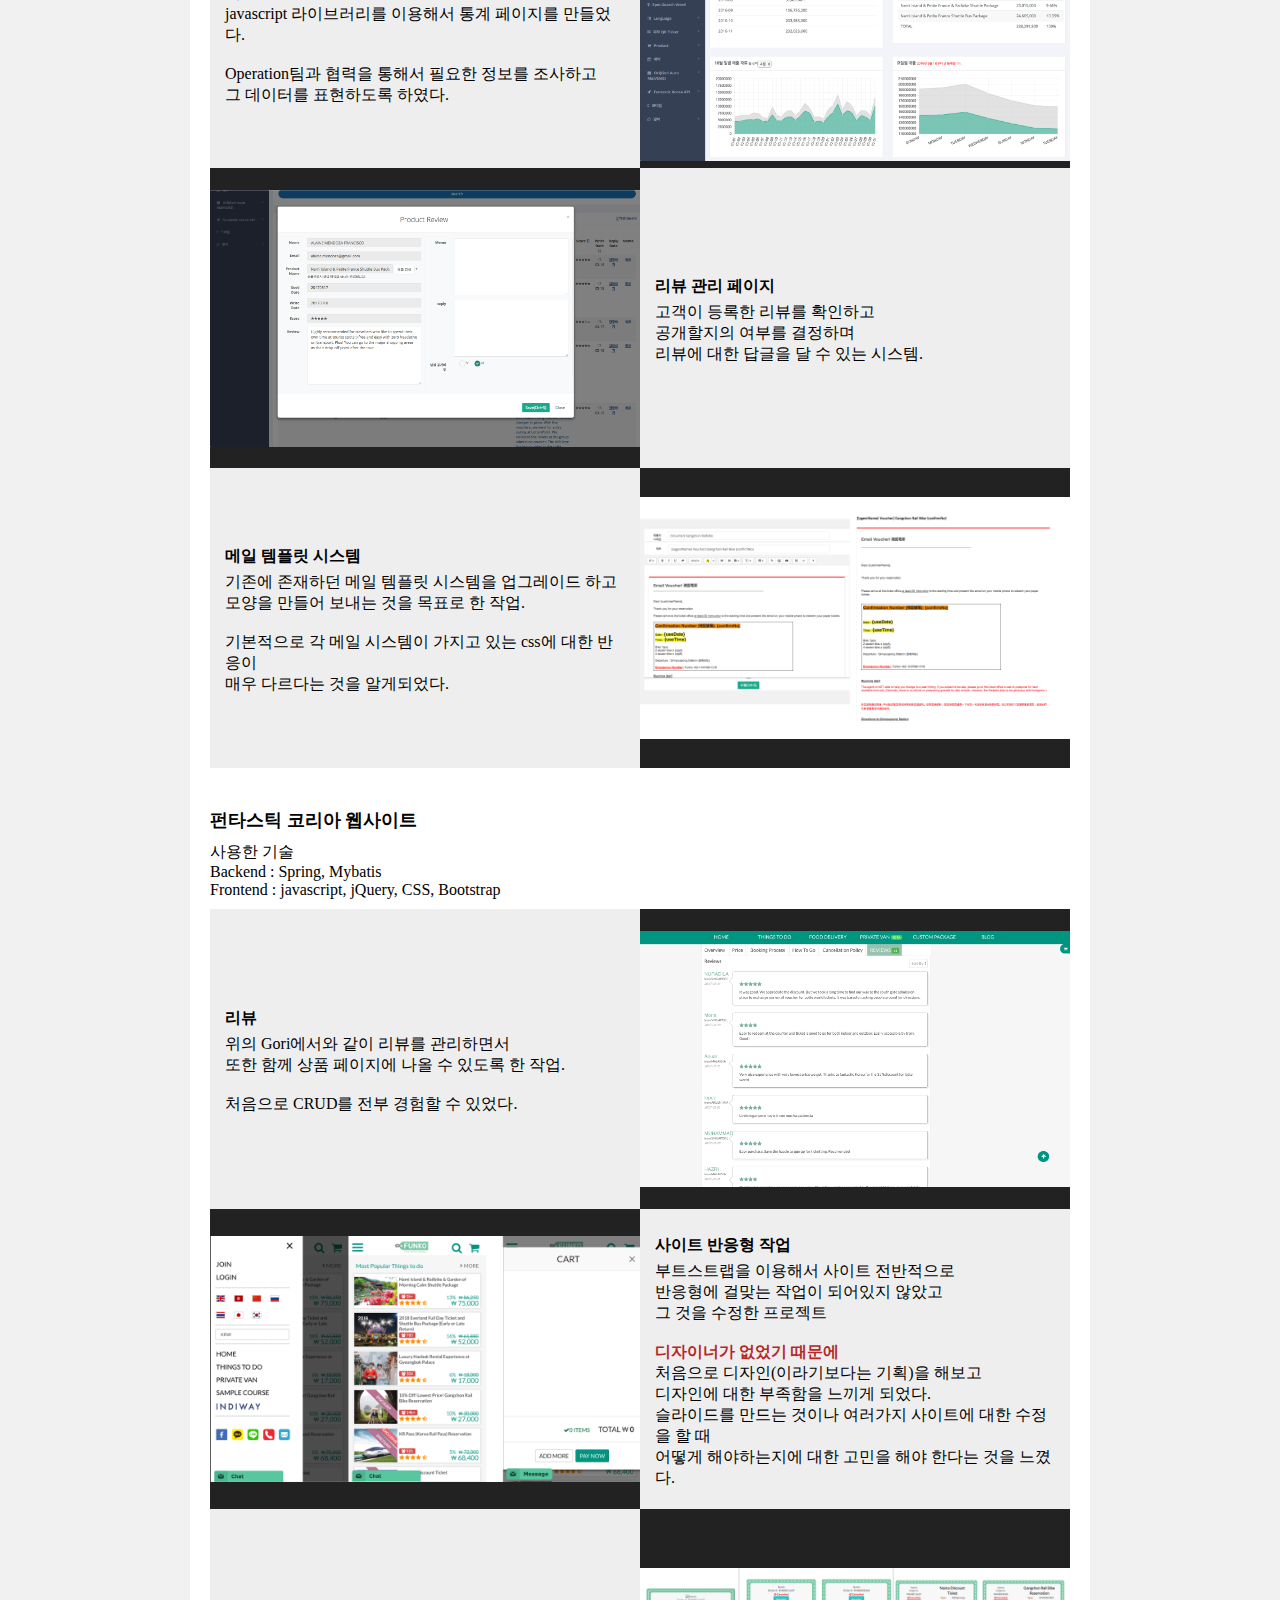
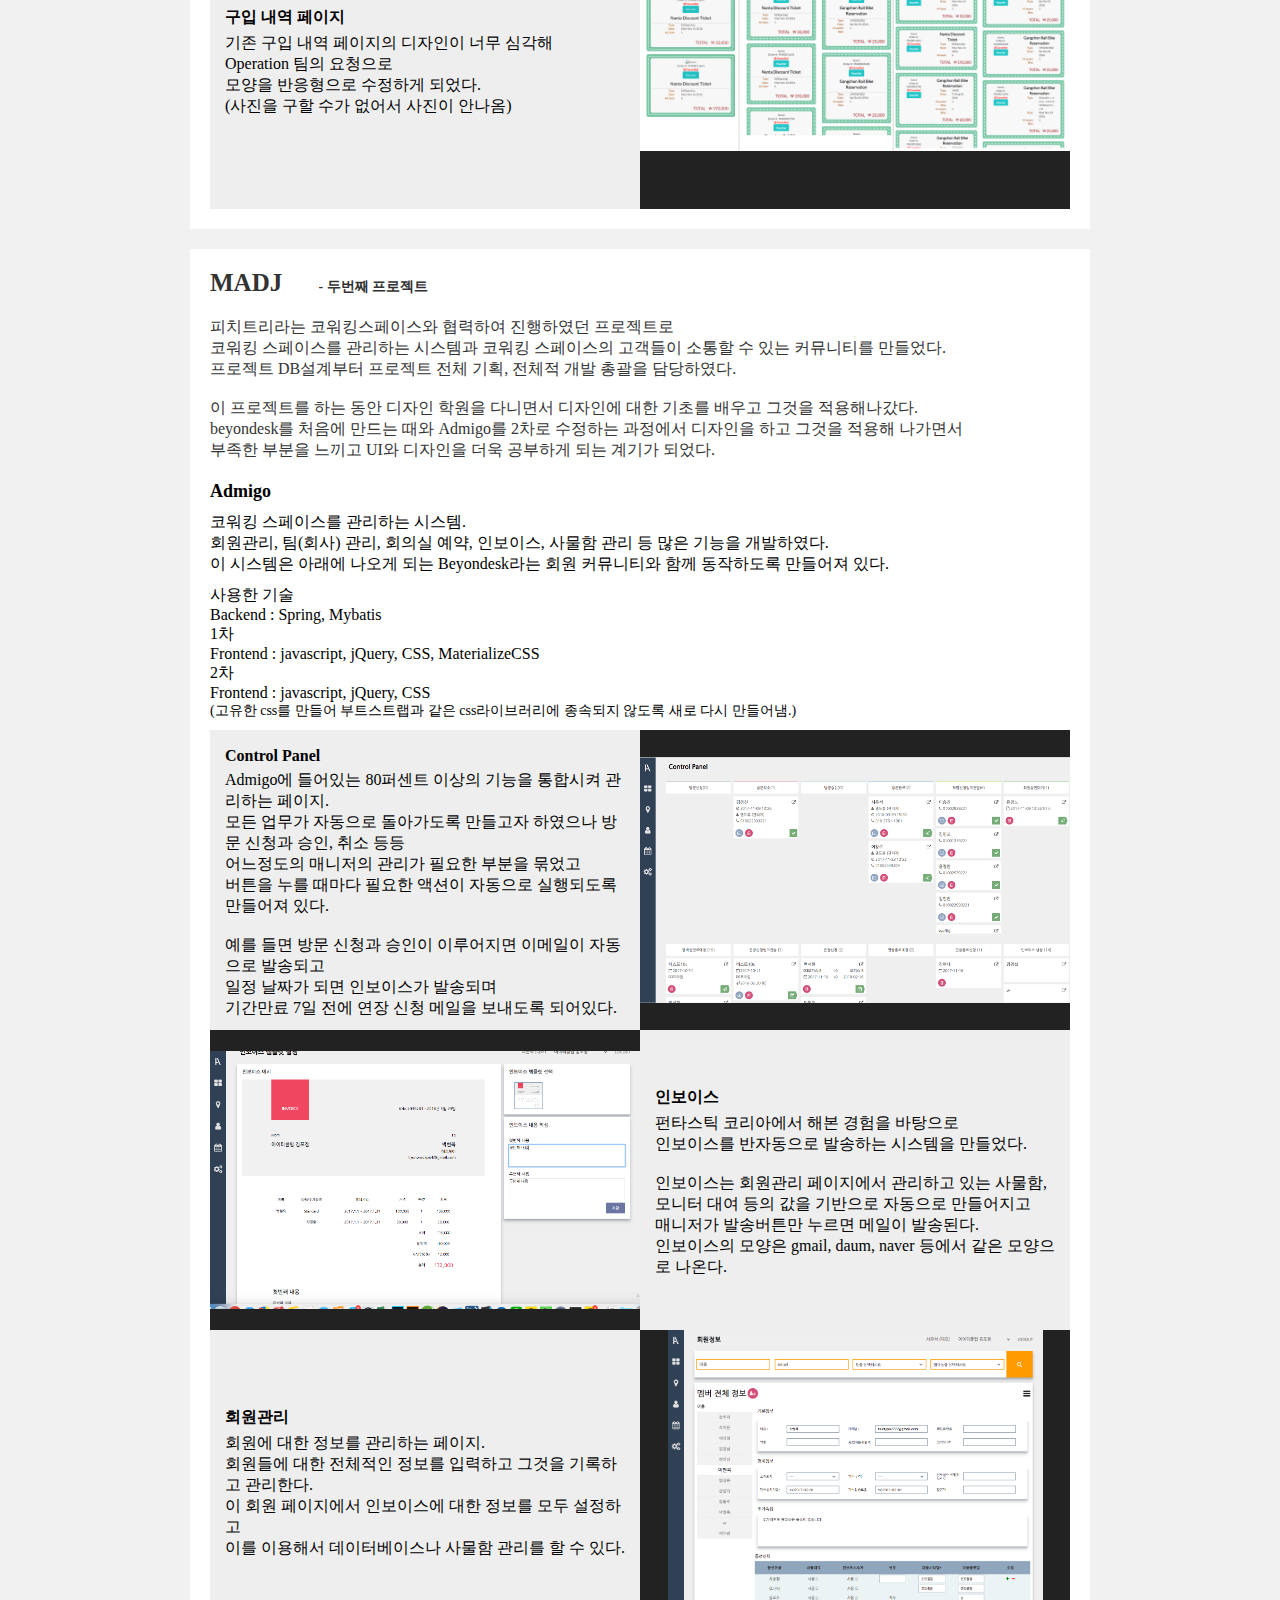
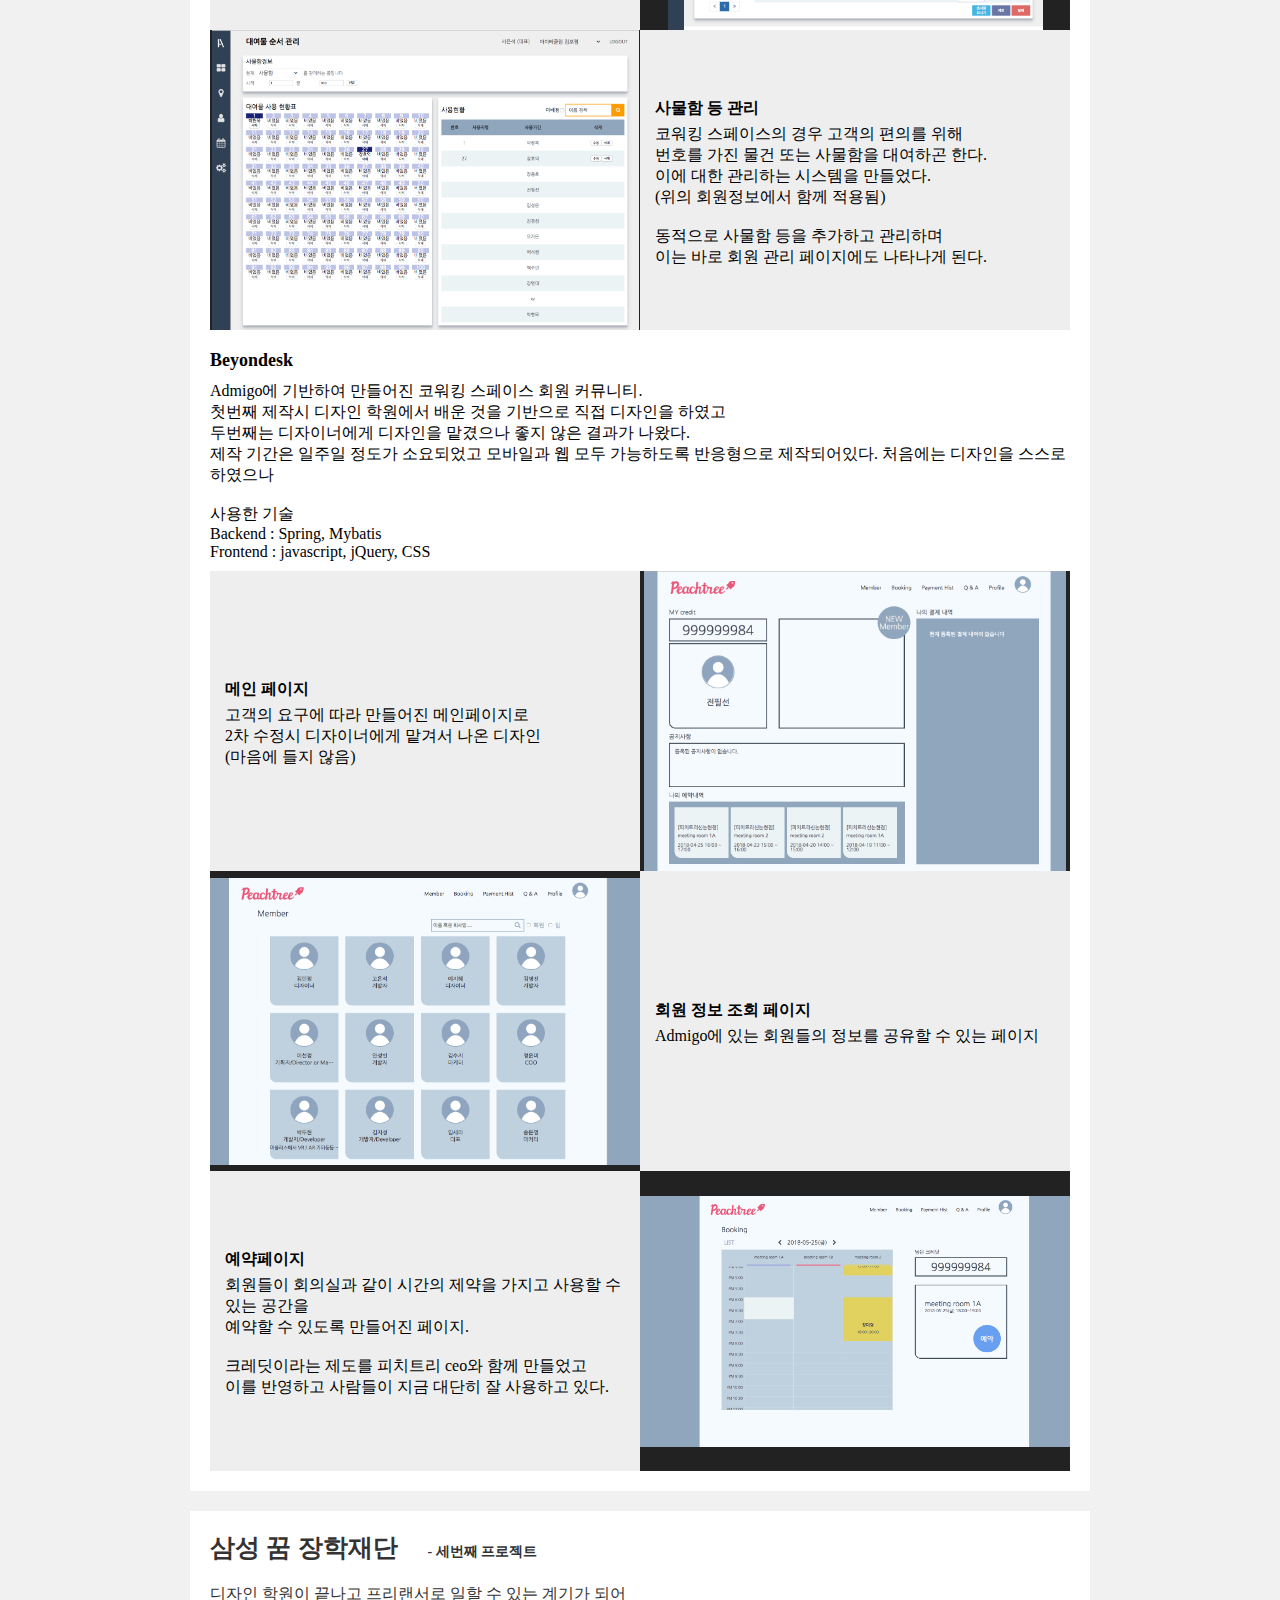
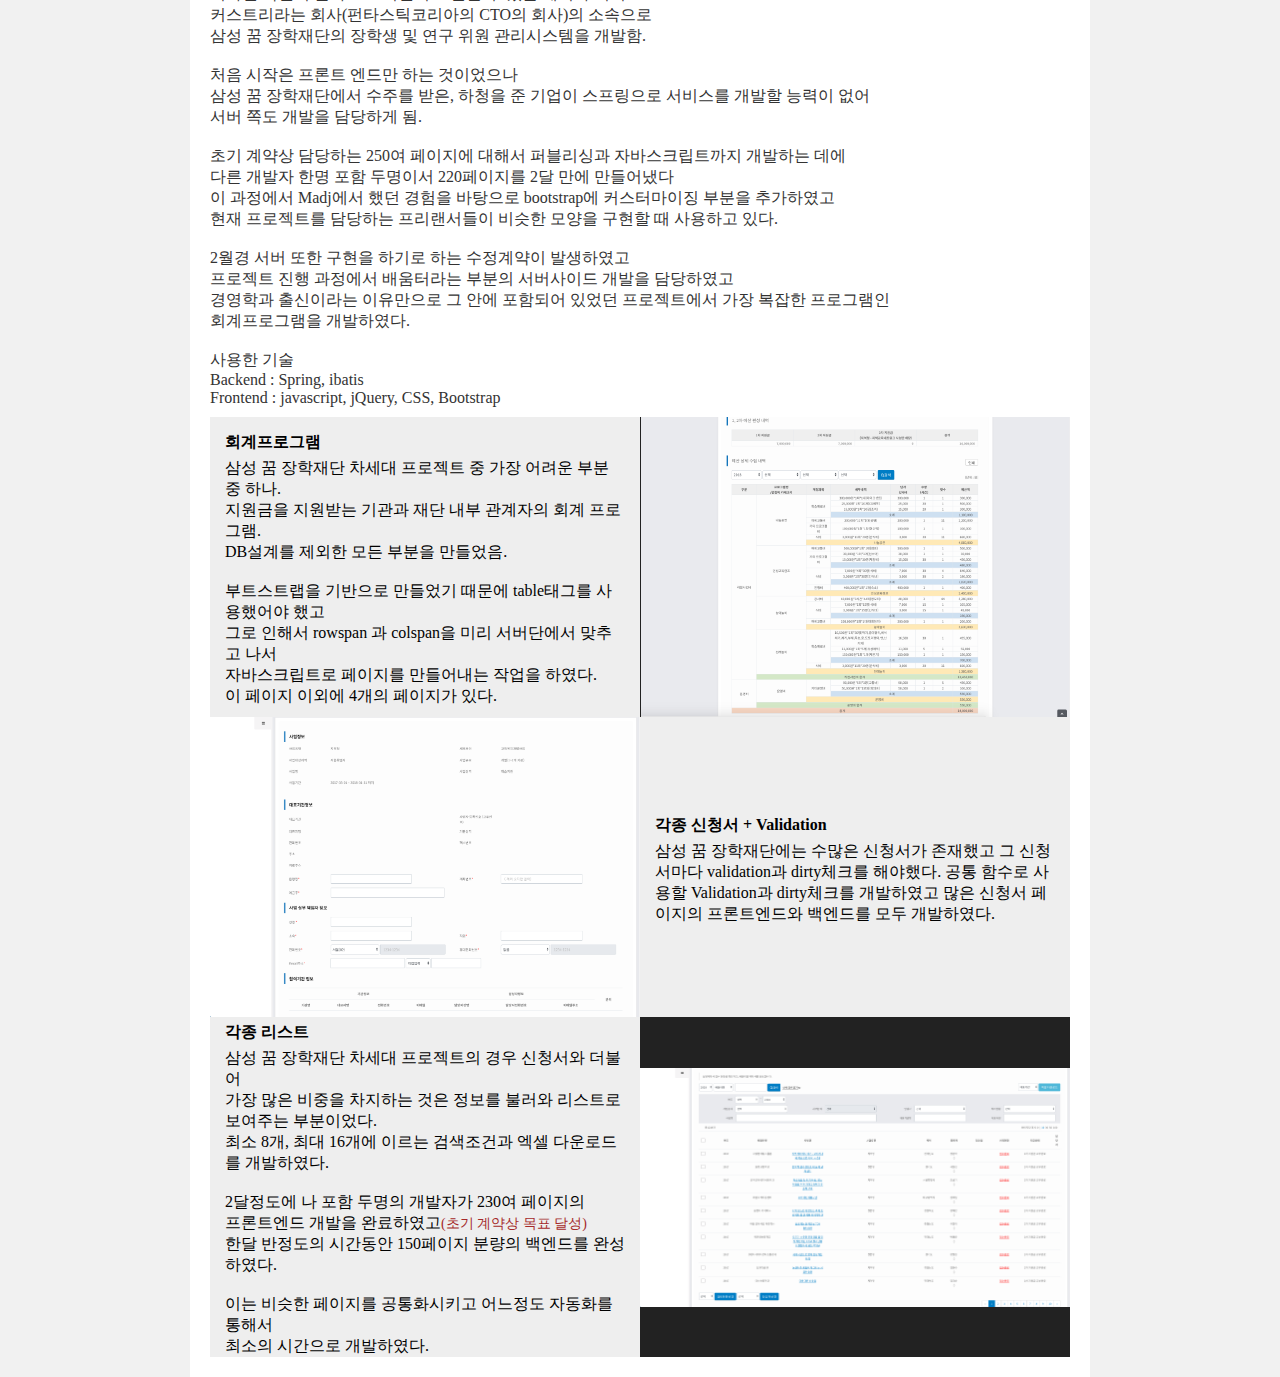
==== commit d692868e: "portfolio" ====
--- a/portfolio.html
+++ b/portfolio.html
@@ -4,7 +4,7 @@
     </head>
     <body>
         
-        <!-- <div class="container">
+        <div class="container">
             <div id='contact' class="">
                 <div id='about me' >
                     <div id="img-section">
@@ -279,7 +279,7 @@
                 </div>
             </div>
             
-        </div> -->
+        </div>
         <div class="container page-divider">
             <div class="portfolio-container">
                 <h2 style="font-size:40px;padding-top:30px;font-weight:lighter;">Portfolio</h2>
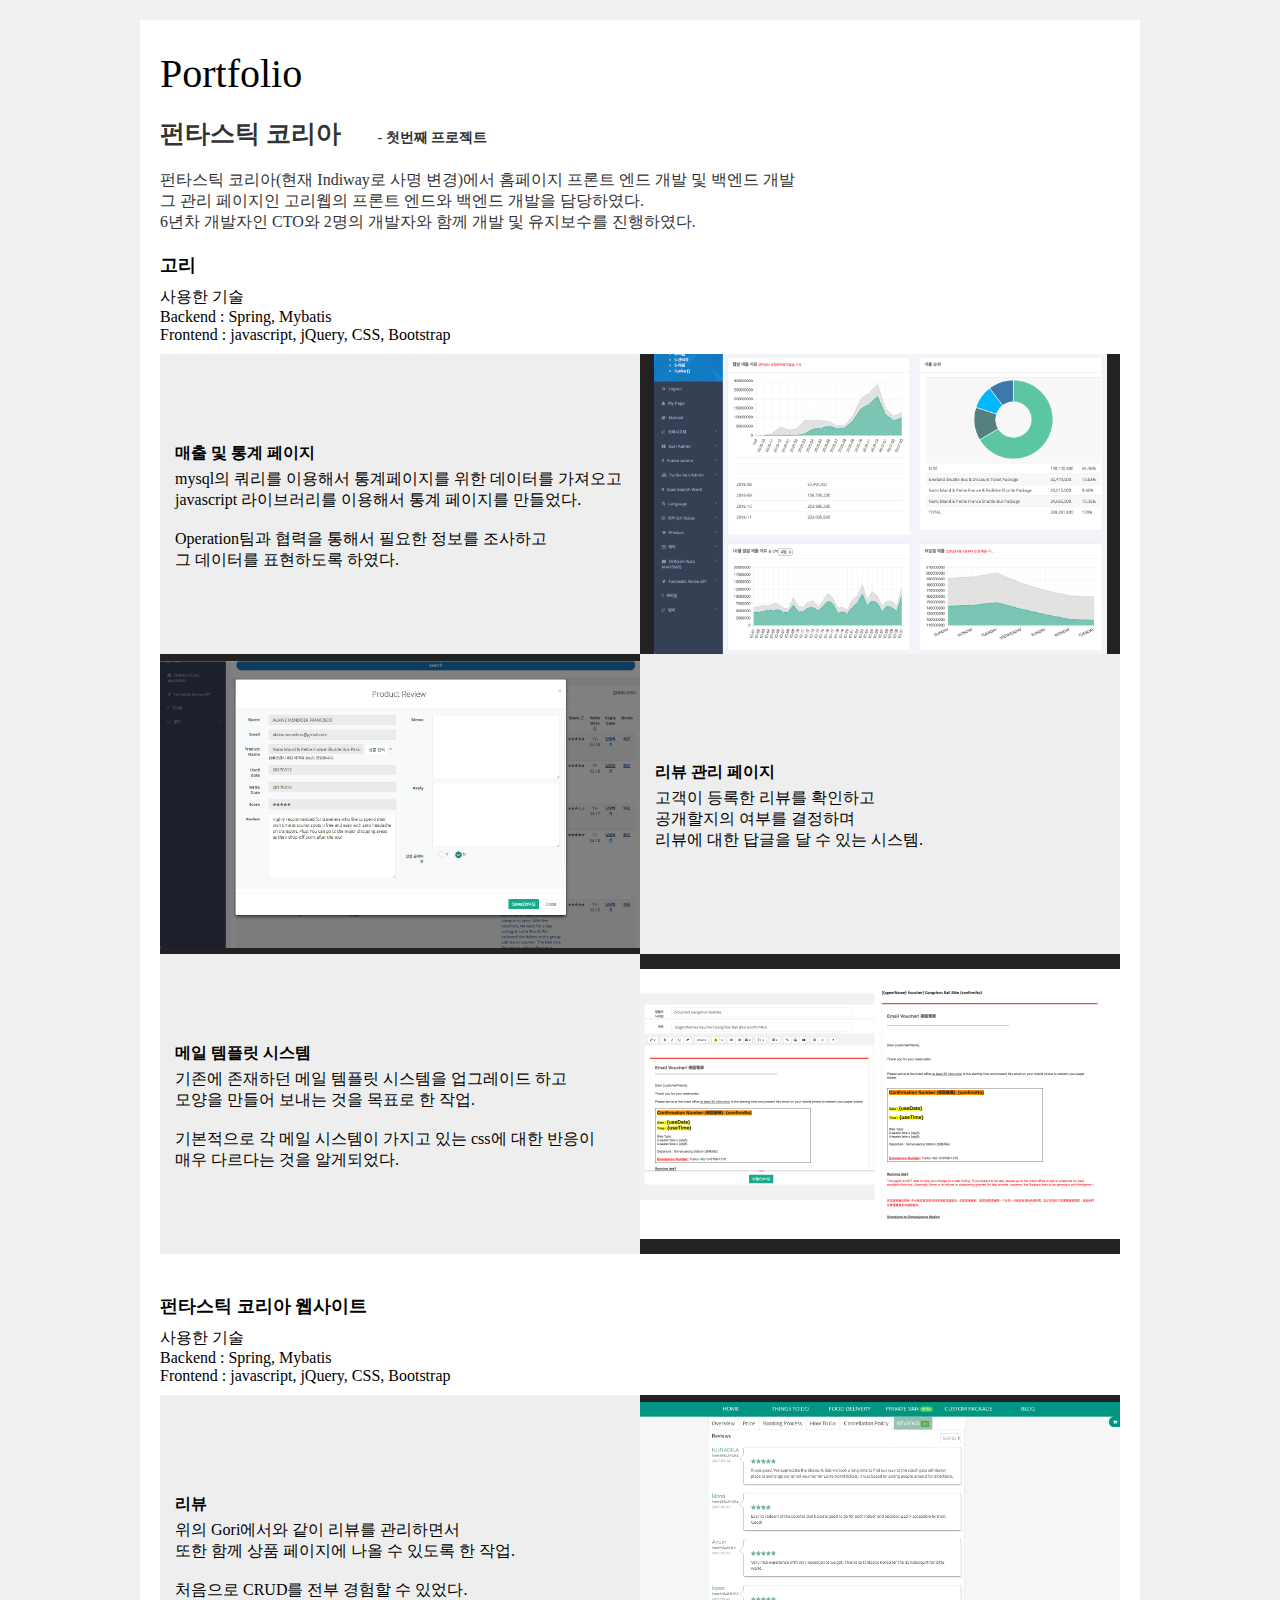
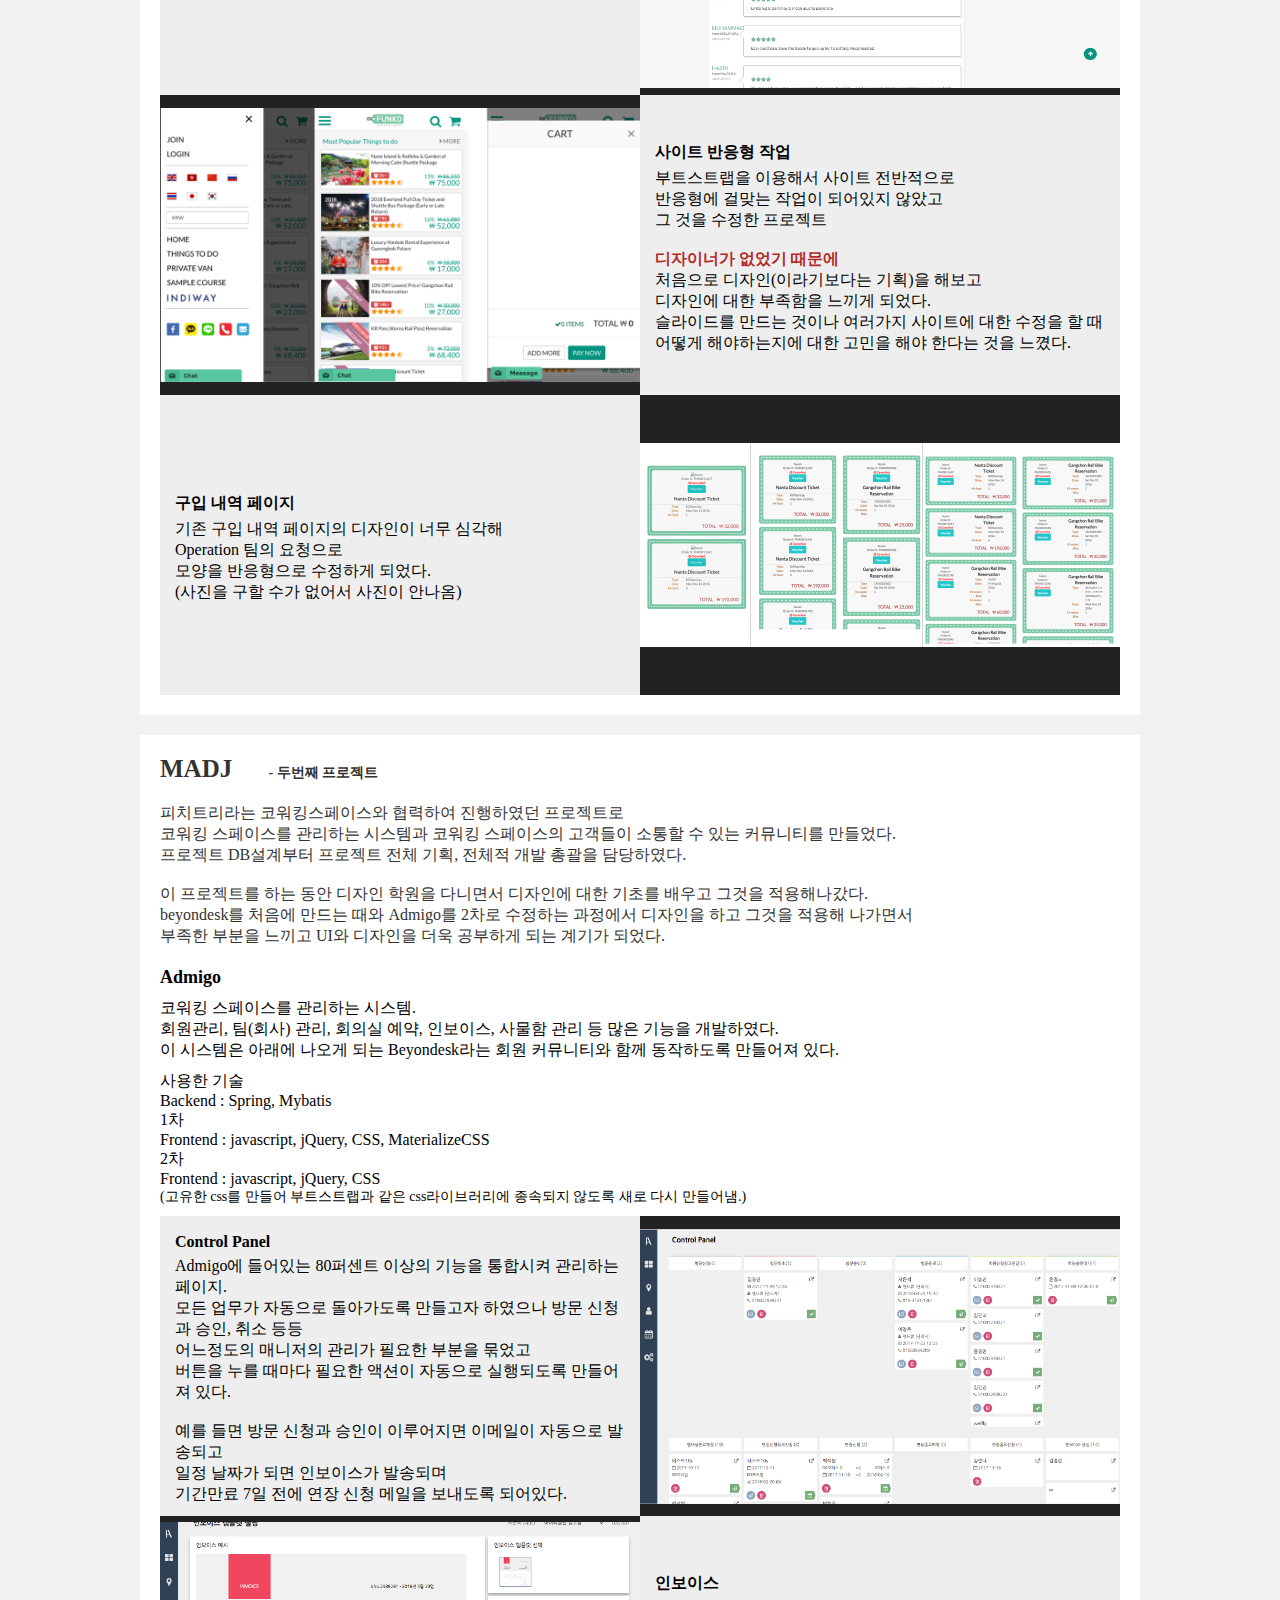
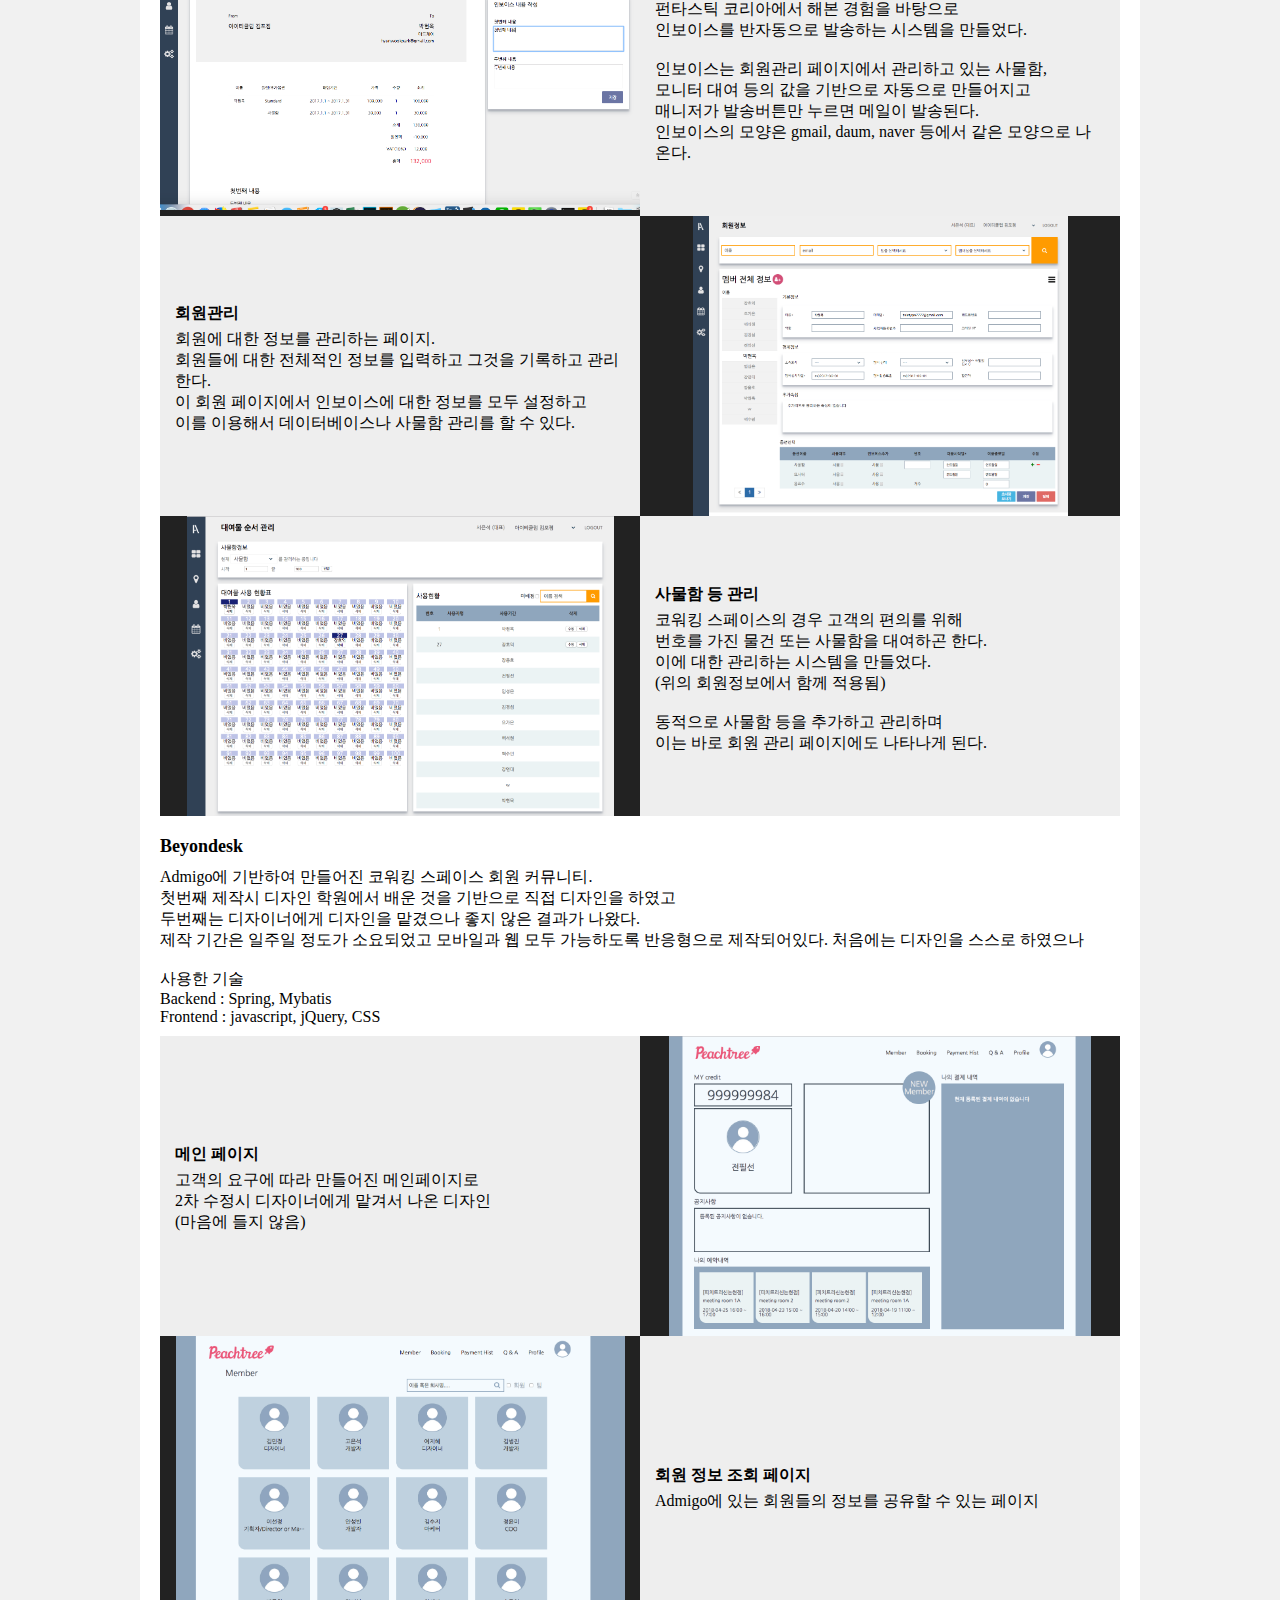
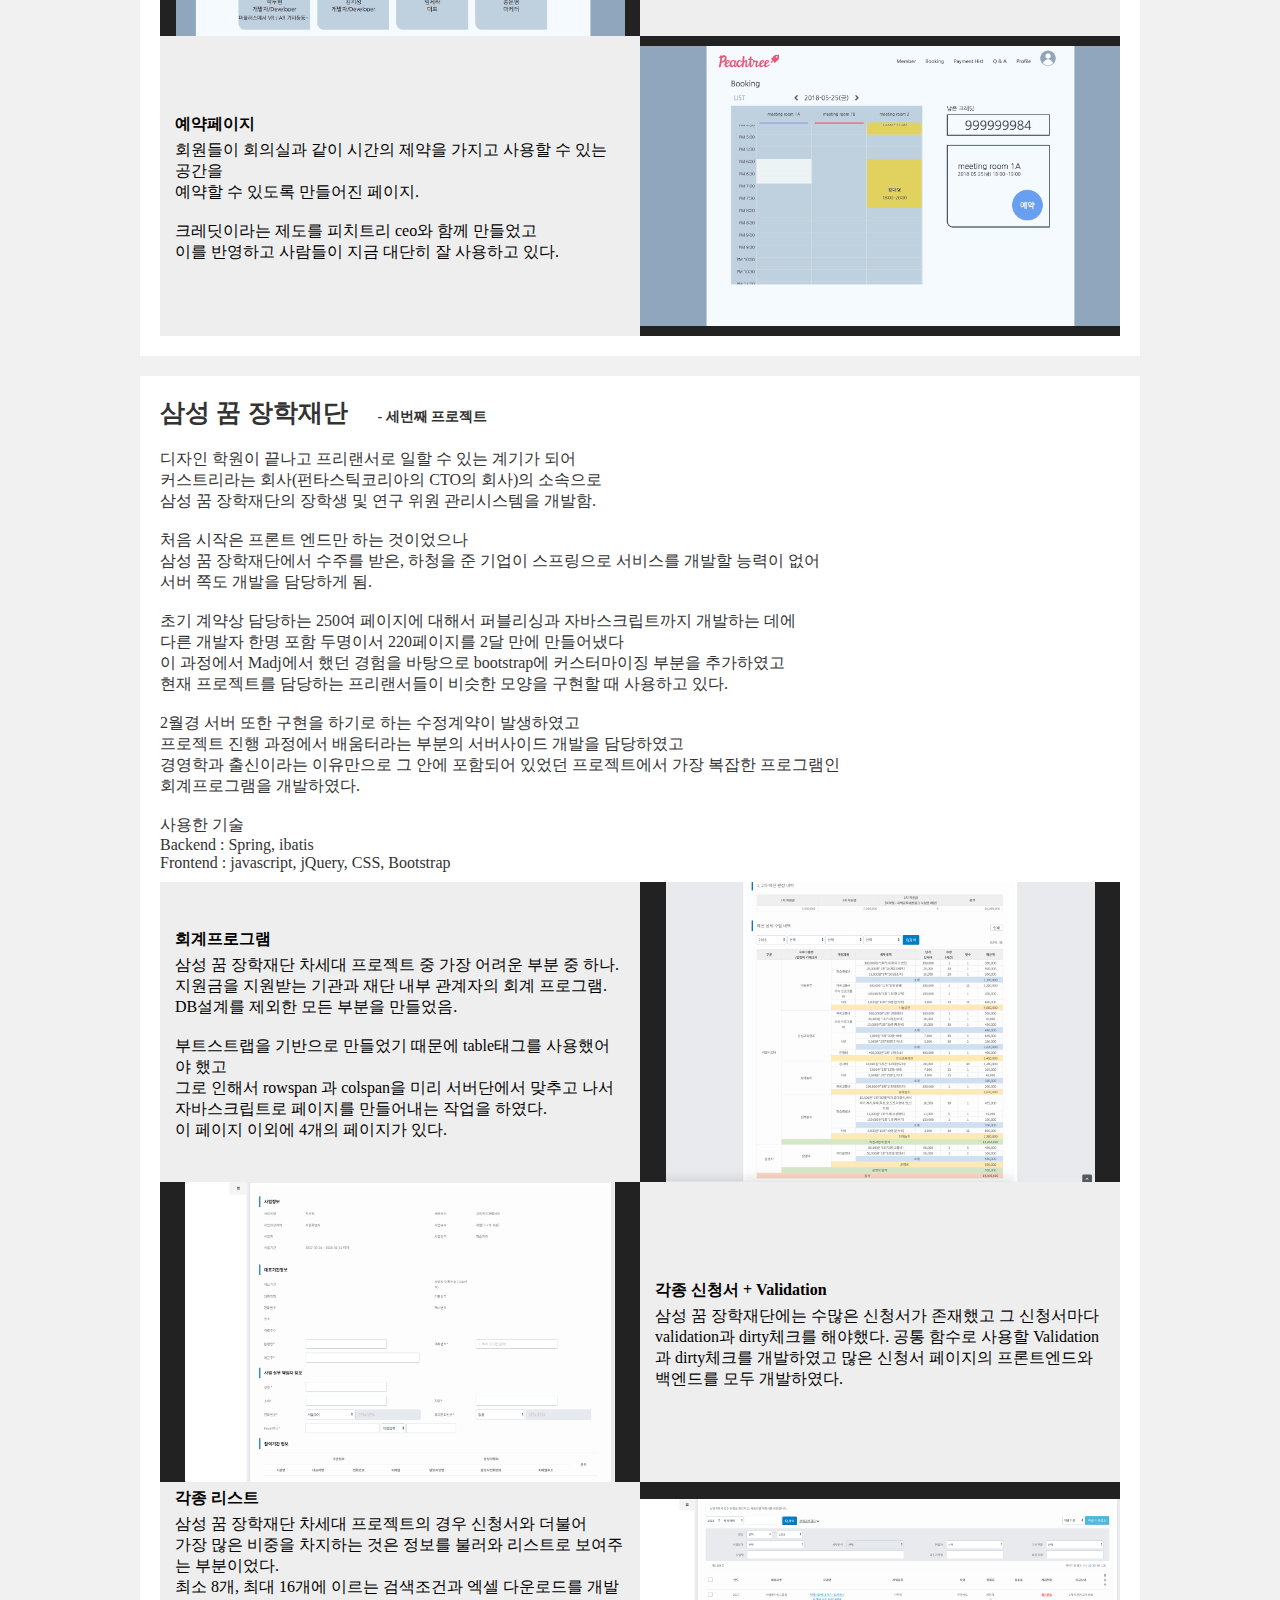
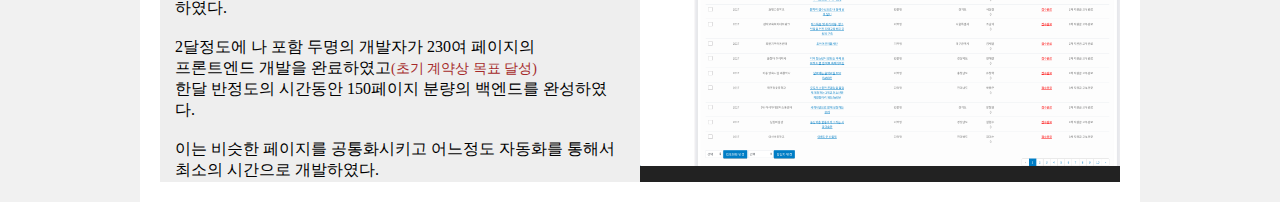
==== commit eb58c534: "ㅁ" ====
--- a/portfolio.html
+++ b/portfolio.html
@@ -1,285 +1,11 @@
 <html>
     <head>
+        <title>개발자 박현욱 포트폴리오</title>
         <link rel="stylesheet" href="style.css" />
     </head>
     <body>
         
-        <div class="container">
-            <div id='contact' class="">
-                <div id='about me' >
-                    <div id="img-section">
-                        <div></div>
-                    </div>
-                    <div class="name">
-                        <div class='kor-name'>박현욱</div>
-                        <div class="eng-name">MICHAEL PARK</div>
-                    </div>
-                    <div class='addr'>
-
-                    </div>
-                    <div class='contact'>
-                        010-3751-1361
-                    </div>
-                </div>
-            </div>
-            <div id='resume-section' >
-                <div id='about-me'  class="section">
-                    <div class="section-title">ABOUT ME</div>
-                    <div class='about-me-content'>
-                        경영학과 출신의 풀스택 개발자입니다. <br>
-                        IT를 모르고 사업을 해보고 큰 실패를 겪고 난 뒤 진정한 IT 기반 사업을 하려면 IT를 알아야한다고 깨닫고<br>개발을 배우게 되었습니다.<br>
-                        
-                        비즈니스에 대한 이해를 바탕으로 기획하고 디자인하고 그것을 IT로 구현해 낼 수 있는 진정한 수직계열화를 꿈꾸고 있습니다.
-                    </div>
-                </div>
-                <div id="education" class="section"> 
-                    <div class="section-title">EDUCATION</div>
-                    <div class="edu-item">
-                        <div class='edu-period'>
-                            08.2-16.8
-                        </div>
-                        <div class="edu-content">
-                            <div class='edu-inst'>연세대학교</div>
-                            <div>경영학과</div>
-                        </div>
-                    </div>
-                    <div class="edu-item">
-                        <div class='edu-period'>
-                            16.2-16.8
-                        </div>
-                        <div class="edu-content">
-                            <div class='edu-inst'>쌍용강북센터</div>
-                            <div>Framework을 활용한 빅데이터 개발자 전문 과정</div>
-                            <div class="edu-content">JAVA, SPRING, MYSQL, MYBATIS, JAVASCRIPT, JQUERY</div>
-                        </div>
-                    </div>
-                    <div class="edu-item">
-                        <div class='edu-period'>
-                            17.4-17.10
-                        </div>
-                        <div class="edu-content">
-                            <div class='edu-inst'>더조은화곡센터</div>
-                            <div>빅데이터시각화 프론트엔드개발자 양성</div>
-                            <div class="edu-content">PHOTOSHOP, ILLURSTRATOR, HTML, CSS</div>
-                        </div>
-                    </div>                       
-                </div>
-                <div id="experience" class="section">
-                    <div class="section-title">EXPERIENCE</div>
-                    <div class='exp-item'>
-                        <div class="exp-period">
-                            13.5-15.2
-                        </div>
-                        <div class="exp-content">
-                            <div class="exp-comp">카투사로 군복무</div>
-                            <div>펀타스틱 코리아 웹 페이지 개발 & 고리 시스템 개발 </div>
-                            <div>역할: 프론트 엔드 & 백엔드 개발</div>
-                        </div>
-                    </div>
-
-                    <div class='exp-item'>
-                        <div class="exp-period">
-                            16.9-17.4
-                        </div>
-                        <div class="exp-content">
-                            <div class="exp-comp">펀타스틱 코리아</div>
-                            <div>펀타스틱 코리아 웹 페이지 개발 & 고리 시스템 개발 </div>
-                            <div>역할: 프론트 엔드 & 백엔드 개발</div>
-                        </div>
-                    </div>
-                    <div class='exp-item'>
-                        <div class="exp-period">
-                            17.4-
-                        </div>
-                        <div class="exp-content">
-                            <div class="exp-comp">MADJ</div>
-                            <div>기획, 프론트 엔드 & 백엔드 개발, DB 설계</div>
-                            <div>Admigo & Beyondesk 시스템 개발 및 상용화 기획, 개발 및 설계</div>
-                        </div>
-                    </div>
-                    <div class='exp-item'>
-                        <div class="exp-period">
-                            17.10
-                        </div>
-                        <div class="exp-content">
-                            <div class="exp-comp">태권기획 서비스</div>
-                            <div>프론트 엔드 & 백엔드 개발</div>
-                            <div></div>
-                        </div>
-                    </div>
-                    <div class="exp-item">
-                        <div class='exp-period'>
-                            17.12-18.3
-                        </div>
-                        <div class='exp-content'>
-                            <div class="exp-comp">삼성꿈장학재단</div>
-                            <div>프론트엔드 중심 & 백엔드 개발</div>
-                            <div>삼성 꿈 장학재단 차세대 프로젝트 개발</div>
-                        </div>
-                    </div>
-                </div>
-                <div id="skills" class="section">
-                    <div class="section-title">
-                        SKILLS
-                    </div>
-                    <div class="skill-container">
-                        <div class="skill-item">
-                            <div class="skill-title">JAVA</div>
-                            <div class="skill-grade">
-                                <div class="skill-circle in">
-                                </div>
-                                <div class="skill-circle in">
-                                </div>
-                                <div class="skill-circle in">
-                                </div>
-                                <div class="skill-circle in">
-                                </div>
-                                <div class="skill-circle">
-                                </div>
-                            </div>
-                        </div>
-                        <div class="skill-item">
-                            <div class="skill-title">SPRING</div>
-                            <div class="skill-grade">
-                                <div class="skill-circle in">
-                                </div>
-                                <div class="skill-circle in">
-                                </div>
-                                <div class="skill-circle in">
-                                </div>
-                                <div class="skill-circle in">
-                                </div>
-                                <div class="skill-circle">
-                                </div>
-                            </div>
-                        </div>
-                        <div class="skill-item">
-                            <div class="skill-title">JAVASCRIPT</div>
-                            <div class="skill-grade">
-                                <div class="skill-circle in">
-                                </div>
-                                <div class="skill-circle in">
-                                </div>
-                                <div class="skill-circle in">
-                                </div>
-                                <div class="skill-circle in">
-                                </div>
-                                <div class="skill-circle">
-                                </div>
-                            </div>
-                        </div>
-                        <div class="skill-item">
-                            <div class="skill-title">jQuery</div>
-                            <div class="skill-grade">
-                                <div class="skill-circle in">
-                                </div>
-                                <div class="skill-circle in">
-                                </div>
-                                <div class="skill-circle in">
-                                </div>
-                                <div class="skill-circle in">
-                                </div>
-                                <div class="skill-circle">
-                                </div>
-                                
-                            </div>
-                        </div>
-                        <div class="skill-item">
-                            <div class="skill-title">REACT</div>
-                            <div class="skill-grade">
-                                <div class="skill-circle in">
-                                </div>
-                                <div class="skill-circle in">
-                                </div>
-                                <div class="skill-circle">
-                                </div>
-                                <div class="skill-circle">
-                                </div>
-                                <div class="skill-circle">
-                                </div>
-                                
-                            </div>
-                        </div>
-                        <div class="skill-item">
-                            <div class="skill-title">REACT-NATIVE</div>
-                            <div class="skill-grade">
-                                <div class="skill-circle in">
-                                </div>
-                                <div class="skill-circle in">
-                                </div>
-                                <div class="skill-circle in">
-                                </div>
-                                <div class="skill-circle">
-                                </div>
-                                <div class="skill-circle">
-                                </div>
-                            </div>
-                        </div>
-                        <div class="skill-item">
-                            <div class="skill-title">MYSQL</div>
-                            <div class="skill-grade">
-                                <div class="skill-circle in">
-                                </div>
-                                <div class="skill-circle in">
-                                </div>
-                                <div class="skill-circle in">
-                                </div>
-                                <div class="skill-circle in">
-                                </div>
-                                <div class="skill-circle">
-                                </div>
-                            </div>
-                        </div>
-                        <div class="skill-item">
-                            <div class="skill-title">PHOTOSHOP</div>
-                            <div class="skill-grade">
-                                <div class="skill-circle in">
-                                </div>
-                                <div class="skill-circle in">
-                                </div>
-                                <div class="skill-circle in">
-                                </div>
-                                <div class="skill-circle">
-                                </div>
-                                <div class="skill-circle">
-                                </div>
-                            </div>
-                        </div>
-                        <div class="skill-item">
-                            <div class="skill-title">Sketch</div>
-                            <div class="skill-grade">
-                                <div class="skill-circle in">
-                                </div>
-                                <div class="skill-circle in">
-                                </div>
-                                <div class="skill-circle in">
-                                </div>
-                                <div class="skill-circle">
-                                </div>
-                                <div class="skill-circle">
-                                </div>
-                            </div>
-                        </div>
-                        <div class="skill-item">
-                            <div class="skill-title">Illustrator</div>
-                            <div class="skill-grade">
-                                <div class="skill-circle in">
-                                </div>
-                                <div class="skill-circle in">
-                                </div>
-                                <div class="skill-circle in">
-                                </div>
-                                <div class="skill-circle">
-                                </div>
-                                <div class="skill-circle">
-                                </div>
-                            </div>
-                        </div>
-                    </div>
-                </div>
-            </div>
-            
-        </div>
+        
         <div class="container page-divider">
             <div class="portfolio-container">
                 <h2 style="font-size:40px;padding-top:30px;font-weight:lighter;">Portfolio</h2>
--- a/style.css
+++ b/style.css
@@ -9,13 +9,53 @@
     justify-content:center; */
     background:#f1f1f1;
 }
-
+header{
+    background-color:white;
+    height:60px;
+    margin-bottom:20px;
+    display:flex;
+}
+.logo{
+    flex:1;
+    display:flex;
+    align-items: center;
+    padding-left:20px;
+}
+.logo a{
+    color:#004d90; 
+    font-size:30px;
+    font-family: 'Poiret One', cursive;
+    text-decoration: none;
+}
+.menu-wrap{
+    flex:1;
+    display:flex;
+    justify-content: flex-end;
+    
+}
+
+.menu{
+    display:flex;
+    align-items:center
+}
+.menu-item{
+    list-style:none;
+    padding-right:20px;
+    
+}
+.menu-item a{
+    font-size:18px;
+    letter-spacing:3px;
+    font-family: 'Poiret One', cursive;
+    text-decoration: none;
+    color:#333;
+}
 .page-divider{
     margin-top:20px;
 }
 .container{
     display:flex;
-    width:900px;
+    width:1000px;
     margin-left:auto;
     margin-right:auto;
     padding-right:20px;
@@ -48,7 +88,14 @@
     font-size:20px;
     font-weight:bold;
 }
-
+.contact{
+    padding-top:5px;
+}
+.addr {
+    padding-top:10px;
+    padding-bottom:10px;
+    font-size:14px
+}
 
 #resume-section{
     flex:5;
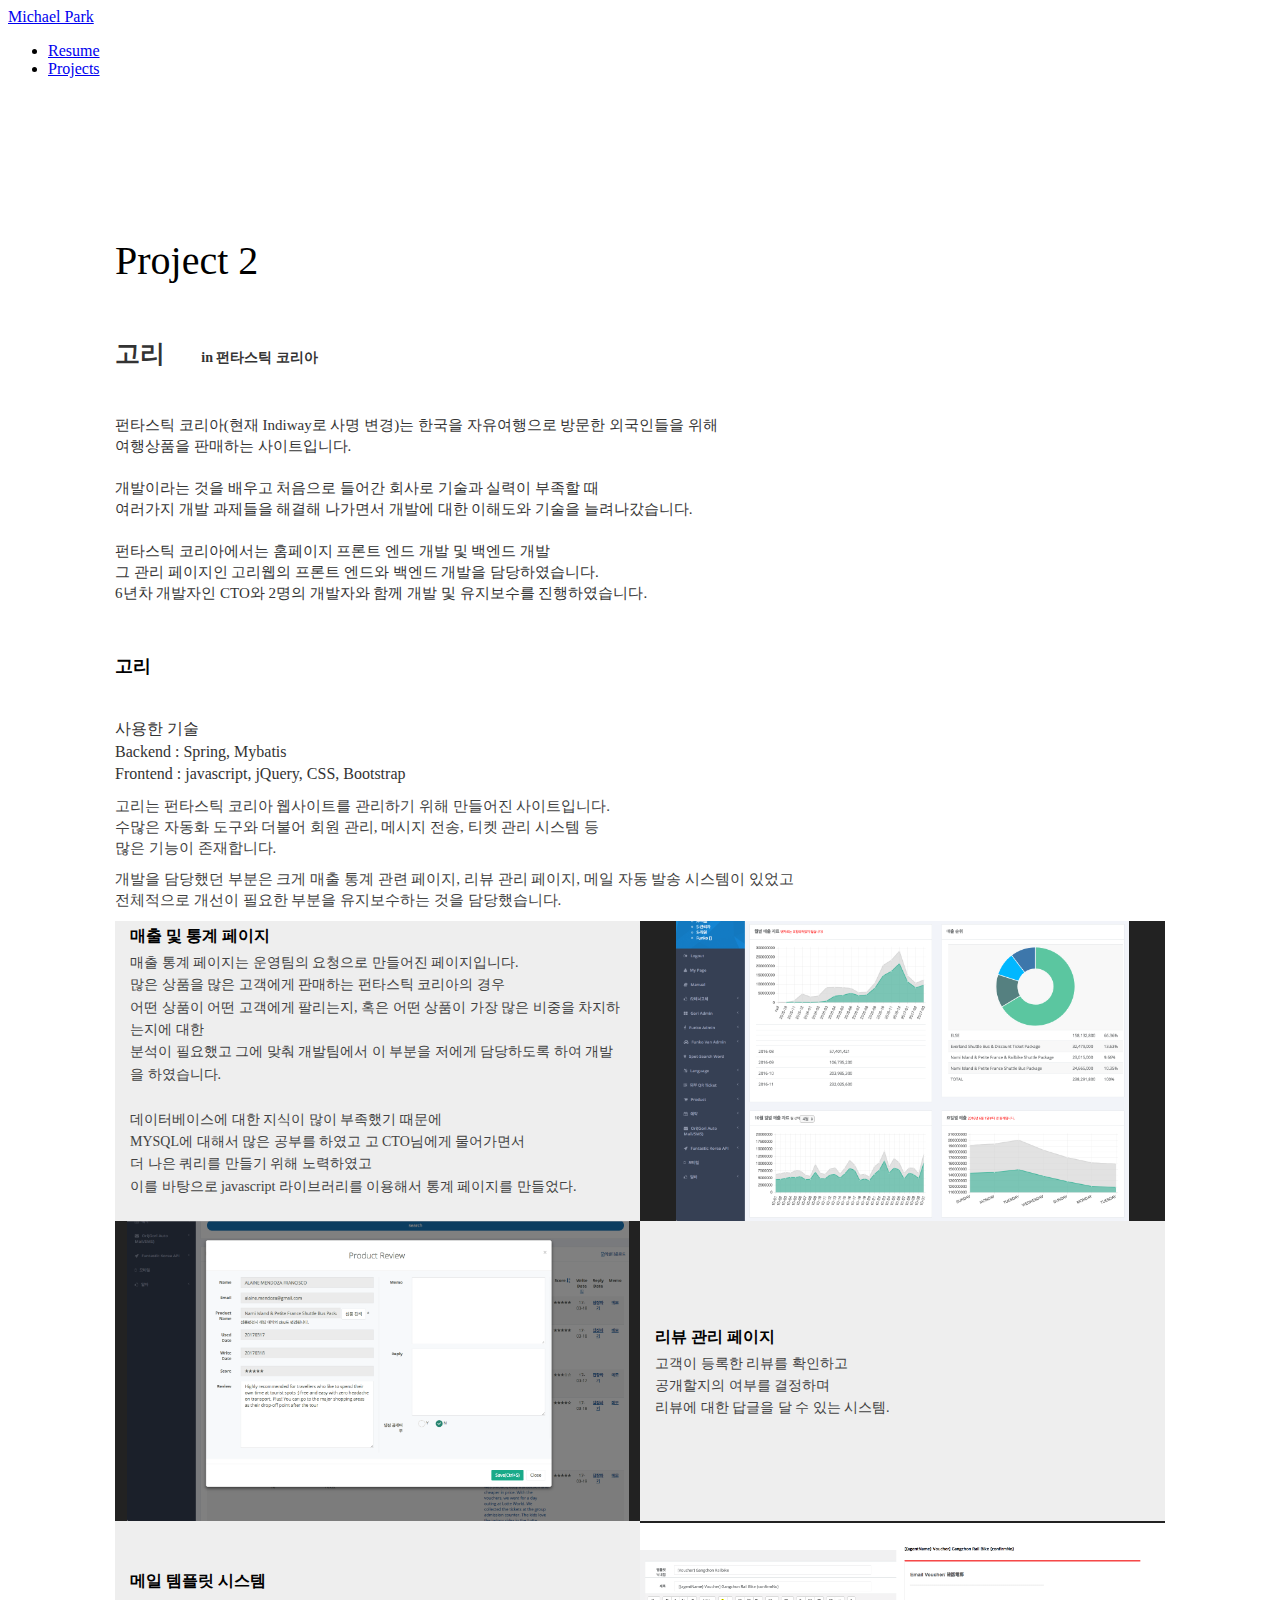
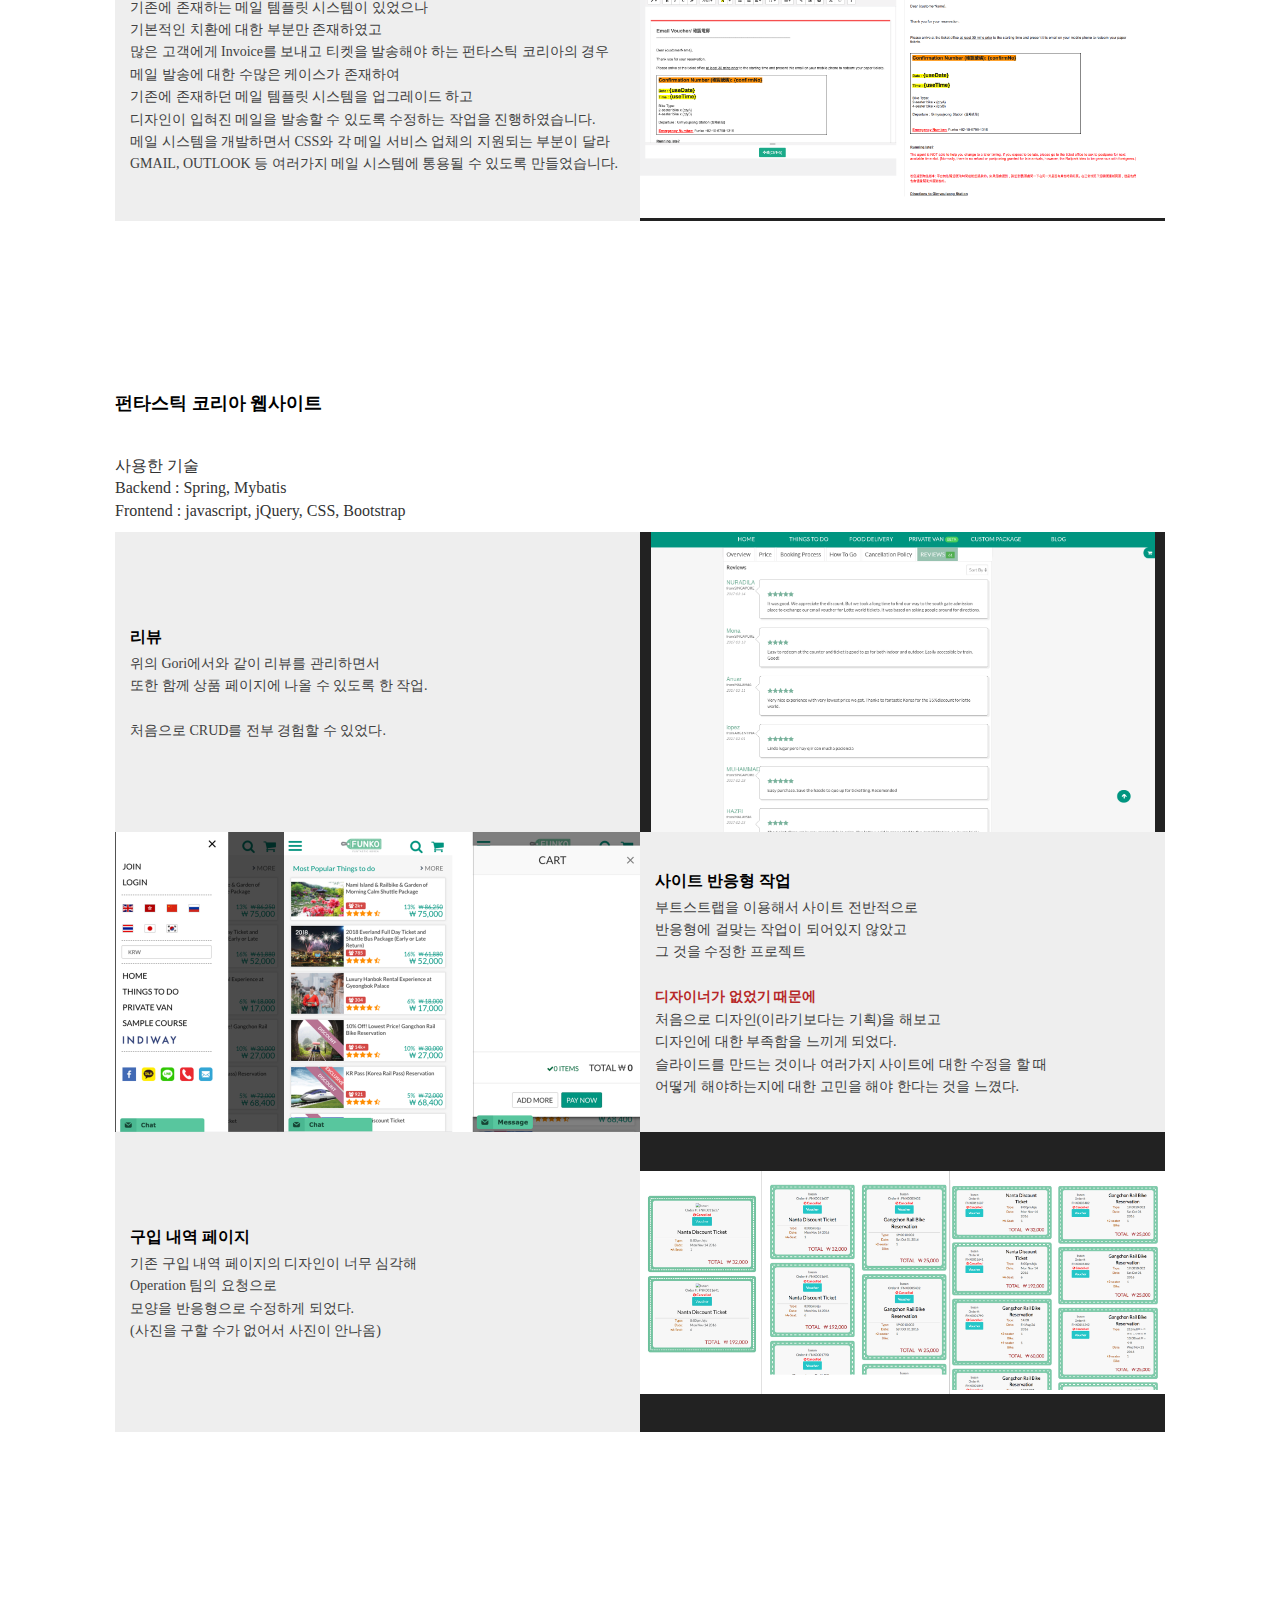
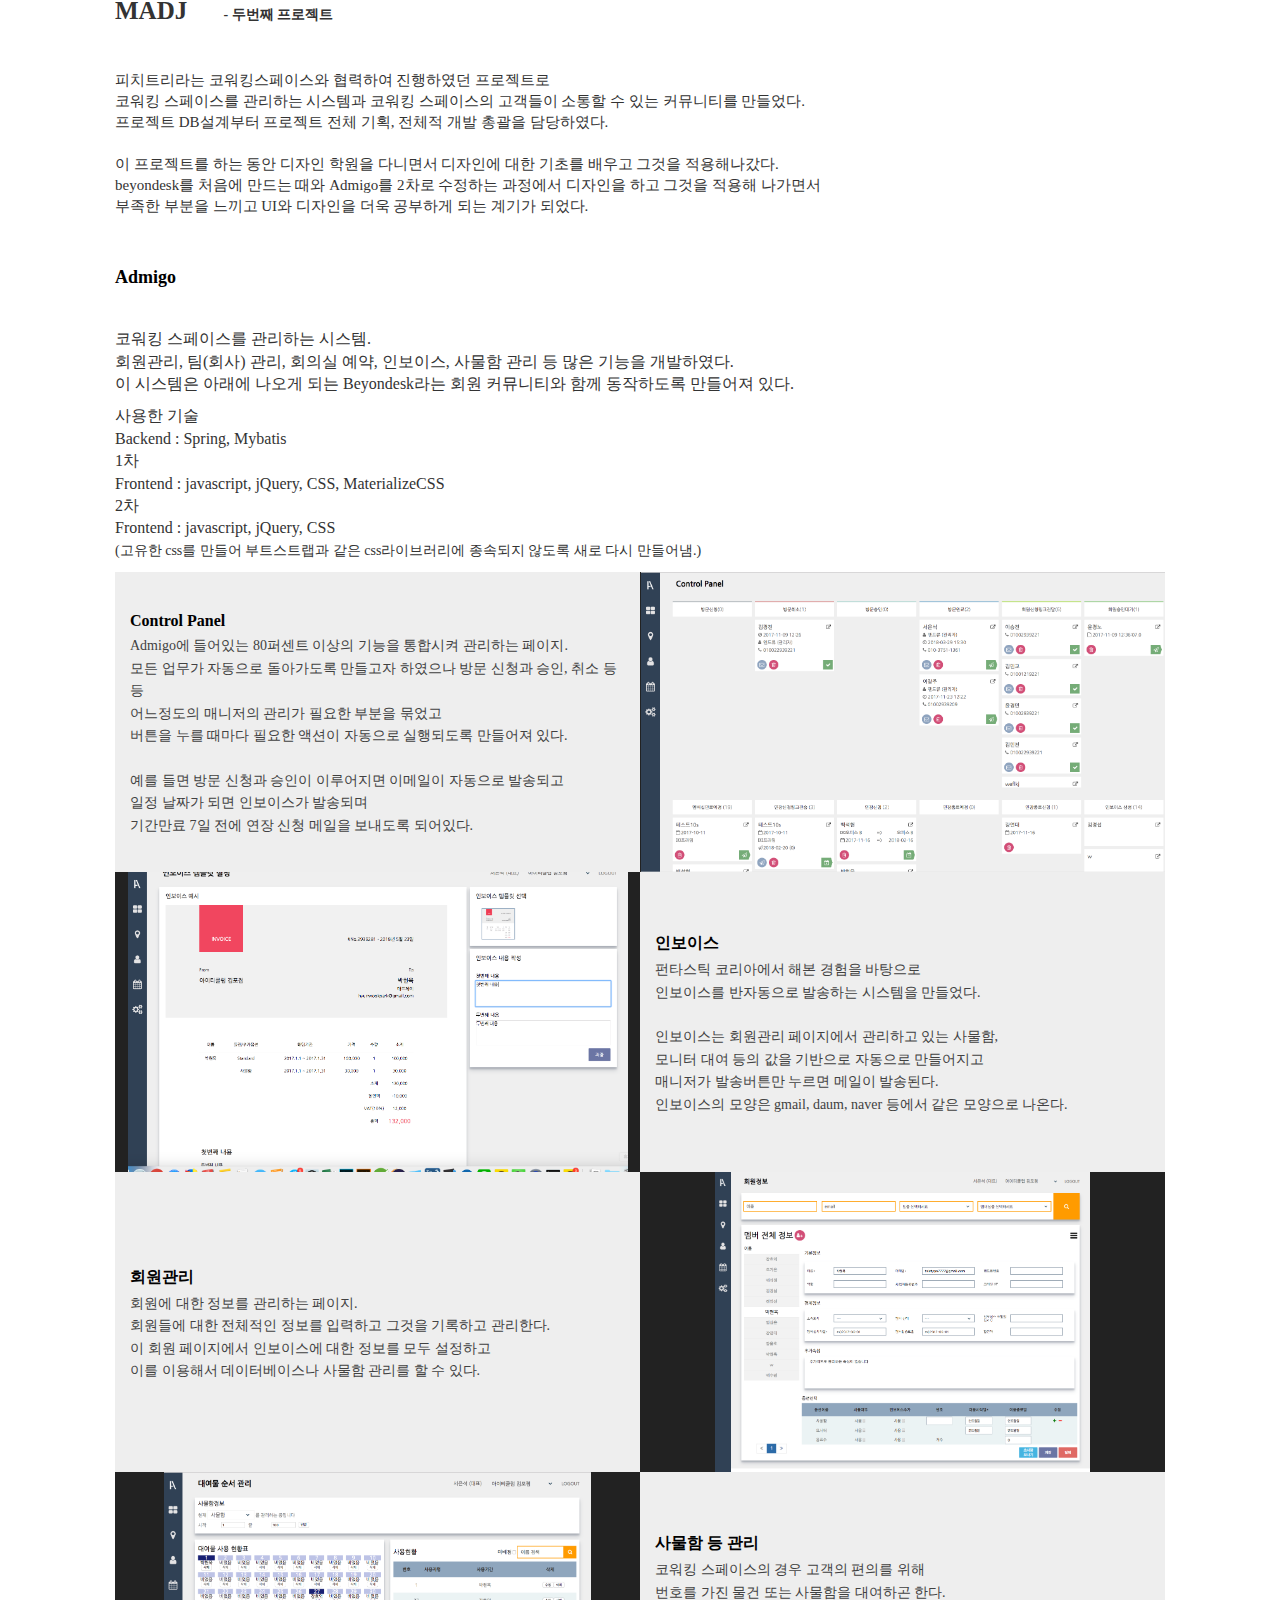
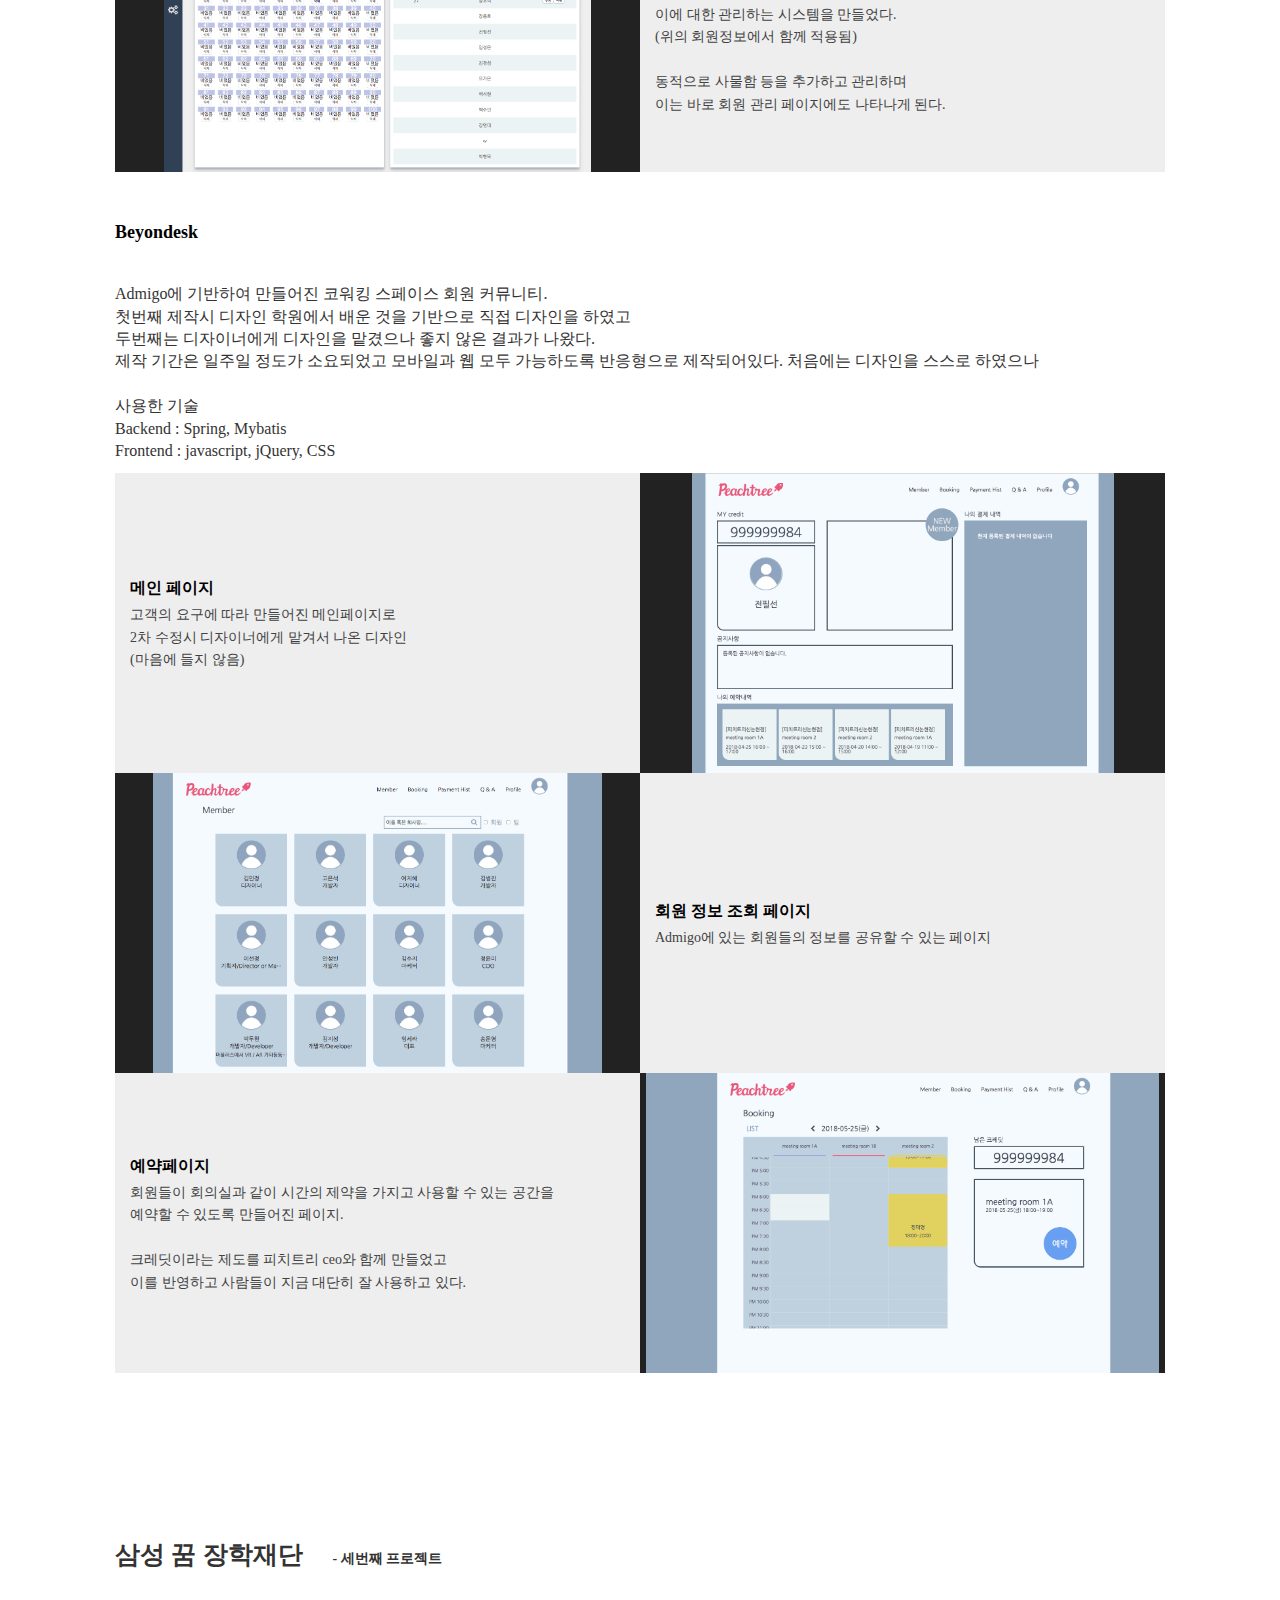
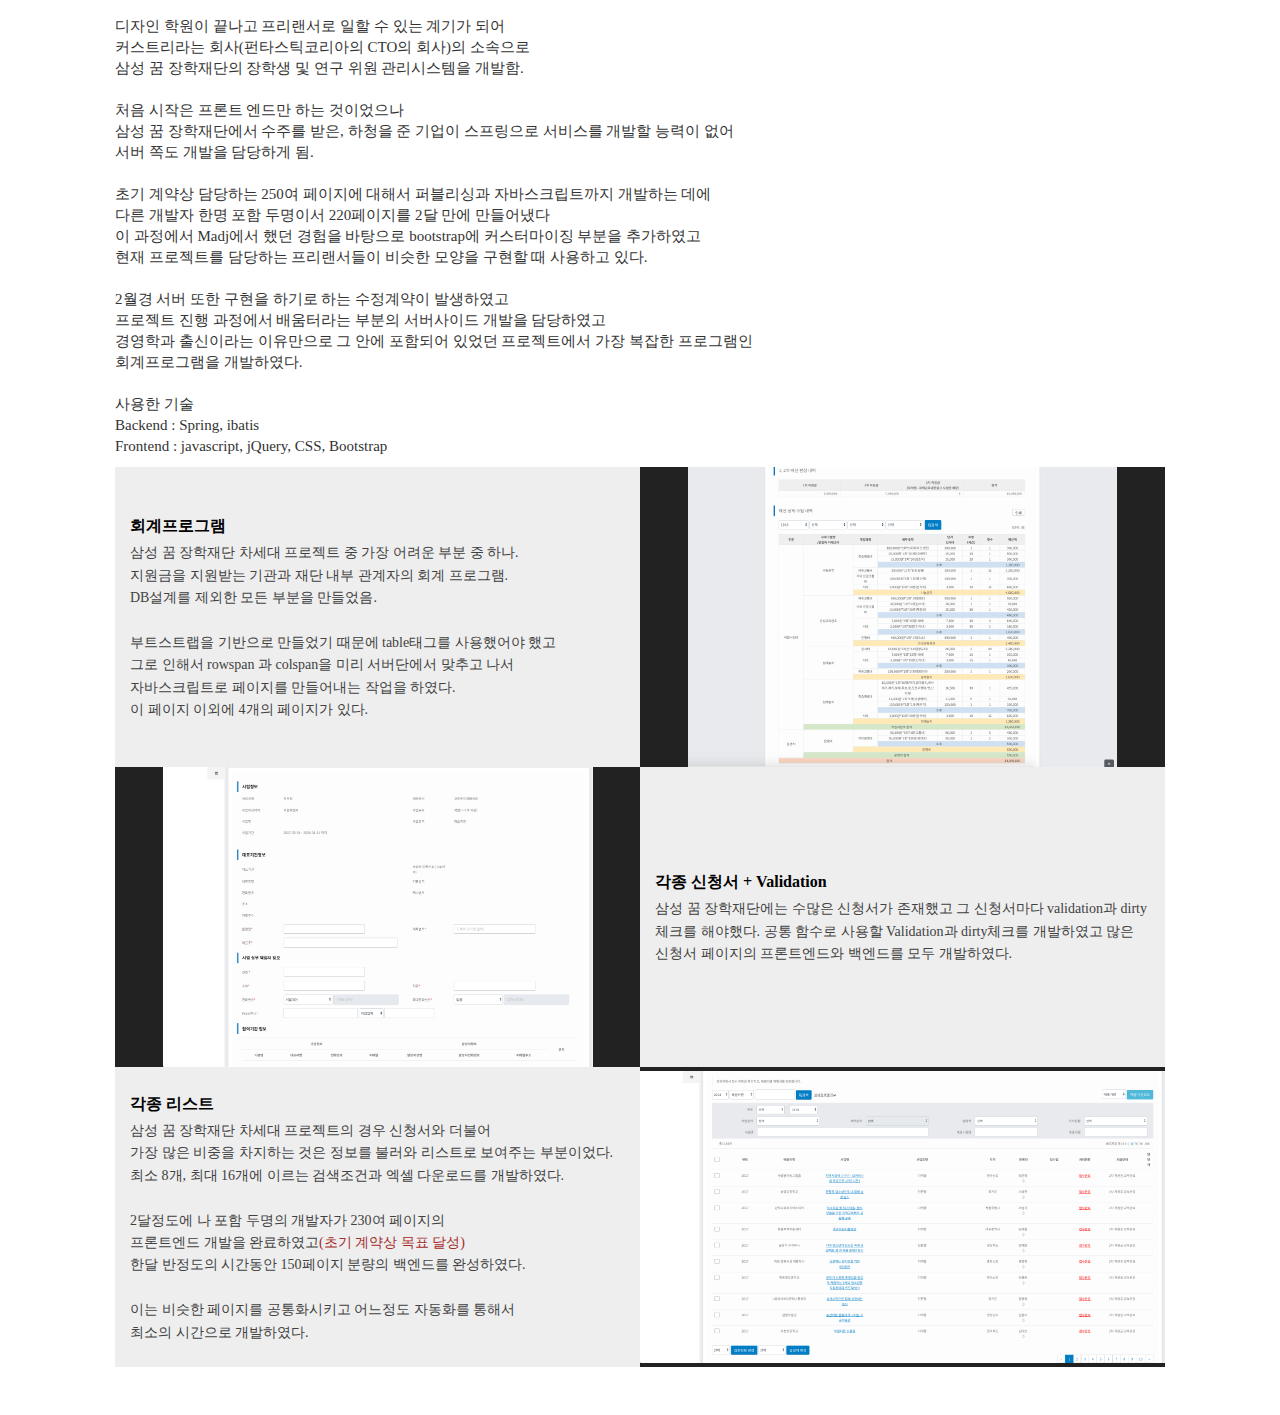
==== commit 7f76c577: "2018.11.2" ====
--- a/portfolio.html
+++ b/portfolio.html
@@ -1,25 +1,54 @@
 <html>
     <head>
         <title>개발자 박현욱 포트폴리오</title>
-        <link rel="stylesheet" href="style.css" />
+        <link rel="stylesheet" href="../css/portfolio.css" />
     </head>
     <body>
+        <header>
+                <div class="logo">
+                    <a href="/html/index.html" >
+                        Michael Park
+                    </a>
+                </div>
+                
+                <div class="menu-wrap">
+                    
+                    <ul class="menu">
+                        <li class="menu-item">
+                            <a href="/html/resume.html">Resume</a>
+                        </li>
+                        <li class="menu-item">
+                            <a href="/html/resume.html">
+                                Projects
+                            </a>
+                        </li>
+                    </ul>
+                </div>
+            </header>
         
-        
-        <div class="container page-divider">
+        <div class="container">
             <div class="portfolio-container">
-                <h2 style="font-size:40px;padding-top:30px;font-weight:lighter;">Portfolio</h2>
+                <h2 style="font-size:40px;padding-top:30px;font-weight:lighter;">Project 2</h2>
                 <div class="portfolio">
                     <h3 class="company-name">
-                        펀타스틱 코리아 <span style="padding-left:30px;font-size:14px;">- 첫번째 프로젝트</span>
+                        고리  <span style="padding-left:30px;font-size:14px;">in   펀타스틱 코리아</span>
                     </h3>
                     <h4>
                         
                     </h4>
                     <div class="port-desc-section">
-                        펀타스틱 코리아(현재 Indiway로 사명 변경)에서 홈페이지 프론트 엔드 개발 및 백엔드 개발<br>
-                        그 관리 페이지인 고리웹의 프론트 엔드와 백엔드 개발을 담당하였다.<br>
-                        6년차 개발자인 CTO와 2명의 개발자와 함께 개발 및 유지보수를 진행하였다.<br>
+                        펀타스틱 코리아(현재 Indiway로 사명 변경)는 한국을 자유여행으로 방문한 외국인들을 위해<br>
+                        여행상품을 판매하는 사이트입니다.</br>
+                        <br>
+                        개발이라는 것을 배우고 처음으로 들어간 회사로 기술과 실력이 부족할 때<br>
+                        여러가지 개발 과제들을 해결해 나가면서 개발에 대한 이해도와 기술을 늘려나갔습니다.<br>
+                        <br>
+                        펀타스틱 코리아에서는 홈페이지 프론트 엔드 개발 및 백엔드 개발<br>
+                        그 관리 페이지인 고리웹의 프론트 엔드와 백엔드 개발을 담당하였습니다.<br>
+                        6년차 개발자인 CTO와 2명의 개발자와 함께 개발 및 유지보수를 진행하였습니다.<br>
+                        
+                    
+
                     </div>
                     <div>
                         <h5 class="port-title">고리</h5>
@@ -28,15 +57,31 @@
                             Backend : Spring, Mybatis<br>
                             Frontend : javascript, jQuery, CSS, Bootstrap<br>
                         </div>
+                        <div class="project-intro">
+                            고리는 펀타스틱 코리아 웹사이트를 관리하기 위해 만들어진 사이트입니다.<br>
+                            수많은 자동화 도구와 더불어 회원 관리, 메시지 전송, 티켓 관리 시스템 등<br>
+                            많은 기능이 존재합니다.
+                        </div>
+                        <div class="project-intro">
+                            
+                            개발을 담당했던 부분은 크게 매출 통계 관련 페이지, 리뷰 관리 페이지, 메일 자동 발송 시스템이 있었고<br>
+                            전체적으로 개선이 필요한 부분을 유지보수하는 것을 담당했습니다.
+                        </div>
                         <div class="port-item">
                             <div class="item-content">
                                 <div class="item-title">매출 및 통계 페이지</div>
                                 <div class="item-desc">
-                                    mysql의 쿼리를 이용해서 통계페이지를 위한 데이터를 가져오고<br>
-                                    javascript 라이브러리를 이용해서 통계 페이지를 만들었다.<br>
-                                    <br>
-                                    Operation팀과 협력을 통해서 필요한 정보를 조사하고<br>
-                                    그 데이터를 표현하도록 하였다.
+                                    매출 통계 페이지는 운영팀의 요청으로 만들어진 페이지입니다.<br>
+                                    많은 상품을 많은 고객에게 판매하는 펀타스틱 코리아의 경우<br>
+                                    어떤 상품이 어떤 고객에게 팔리는지, 혹은 어떤 상품이 가장 많은 비중을 차지하는지에 대한<br>
+                                    분석이 필요했고 그에 맞춰 개발팀에서 이 부분을 저에게 담당하도록 하여 개발을 하였습니다.<br>
+                                    <br>
+                                    데이터베이스에 대한 지식이 많이 부족했기 때문에<br>
+                                    MYSQL에 대해서 많은 공부를 하였고 고 CTO님에게 물어가면서<br>
+                                    더 나은 쿼리를 만들기 위해 노력하였고<br>
+                                    이를 바탕으로 javascript 라이브러리를 이용해서 통계 페이지를 만들었다.<br>
+                                    <br>
+                                    
                                 </div>
                             </div>
                             <div class="item-pic" style="background-image:url('funko_stat.png')">
@@ -61,12 +106,17 @@
                             <div class="item-content">
                                 <div class="item-title">메일 템플릿 시스템</div>
                                 <div class="item-desc">
+                                    기존에 존재하는 메일 템플릿 시스템이 있었으나<br>
+                                    기본적인 치환에 대한 부분만 존재하였고<br>
+                                    많은 고객에게 Invoice를 보내고 티켓을 발송해야 하는 펀타스틱 코리아의 경우
+                                    메일 발송에 대한 수많은 케이스가 존재하여<br>
                                     기존에 존재하던 메일 템플릿 시스템을 업그레이드 하고<br>
-                                    모양을 만들어 보내는 것을 목표로 한 작업.
-                                    <br>
-                                    <br>
-                                    기본적으로 각 메일 시스템이 가지고 있는 css에 대한 반응이<br>
-                                    매우 다르다는 것을 알게되었다.
+                                    디자인이 입혀진 메일을 발송할 수 있도록 수정하는 작업을 진행하였습니다.
+                                    <br>
+                                    메일 시스템을 개발하면서 CSS와 각 메일 서비스 업체의 지원되는 부분이 달라<br>
+                                    GMAIL, OUTLOOK 등 여러가지 메일 시스템에 통용될 수 있도록 만들었습니다.
+                                    <br>
+                                    
                                 </div>
                             </div>
                             <div class="item-pic" style="background-image:url('mail-template.png')">
--- a/css/portfolio.css
+++ b/css/portfolio.css
@@ -0,0 +1,164 @@
+main{
+    padding-top:80px;
+}
+.container{
+    padding-top:80px;
+    
+}
+.portfolio-container{
+    padding-left:10px;
+    padding-right:10px;
+    background: white;
+    padding-bottom:40px;
+}
+.company-name{
+    padding-top:20px;
+    font-size:25px;
+    color:#333;
+    font-weight:bold;
+    padding-bottom:20px;
+}
+.port-desc-section{
+    font-size:15px;
+    color:#333;
+    line-height:1.4em;
+}
+.port-title{
+    font-size:18px;
+    font-weight: bold;
+    padding-top:20px;
+    padding-bottom:10px;
+}
+.port-content{
+    padding-bottom:10px;
+    line-height:1.4em;
+    color:#333;
+}
+.project-intro{
+    color:#414141;
+    font-size:15px;
+    padding-bottom:10px;
+    line-height:1.4em;
+}
+.port-item{
+    display:flex;
+    flex-direction: column;
+}
+.item-content{
+    order:1;
+
+}
+.item-pic{
+    order:2
+}
+.item-title{
+    font-size:17px;
+    font-weight:bold;
+    padding-top:10px;
+    padding-bottom:10px;
+}
+.item-desc{
+    line-height:1.4em;
+    font-size:15px;
+    color:#414141;
+}
+.item-pic{
+    width:100%;
+    height:300px;
+    background-size:100% auto;
+    background-position: 50% 50%;
+    background-repeat: no-repeat;
+}
+@media screen and (min-width:640px){
+    .port-item{
+        margin-left:-10px;
+        flex-direction: row;
+    }
+    .item-content{
+        order:0;
+        background:#eee;
+        flex:1;
+        
+        display:flex;
+        justify-content: center;
+        align-items: flex-start;
+        flex-direction: column;
+    }
+    .item-title{
+        width:100%;
+        text-align: left;
+        font-weight:bold;
+        padding-left:10px;
+    }
+    .item-desc{
+        padding-left:10px;
+        padding-right:10px;
+    }
+    .item-pic{
+        order:0;
+        flex:1;
+    }
+}
+@media screen and (min-width:1024px){
+    .container{
+        display:flex;
+        justify-content: center;
+    }
+    .portfolio-container{
+        max-width:1050px;
+        padding-left:30px;
+        padding-right:30px;
+        width:100%;
+    }
+    
+    
+    
+    
+    
+    .port-item{
+        margin-left:0;
+        display:flex;
+        min-height:300px;
+    }
+    .port-item .item-content{
+        flex:1;
+        
+        display:flex;
+        flex-direction: column;
+        justify-content: center;
+        
+        /* padding-left:20px; */
+        
+    }
+    .port-item .item-title{
+        padding-top:5px;
+        padding-bottom:5px;
+        font-size:16px;
+        font-weight:bold;
+        padding-left:15px;
+    }
+    .port-item .item-desc{
+        padding-left:15px;
+        padding-right:15px;
+        line-height:1.6em;
+        font-size:14px;
+    }
+    .port-item .item-pic{
+        flex:1;
+        
+        
+        
+        background-size:contain;
+        background-position: 50% 50%;
+        background-repeat: no-repeat;
+        background-color:#222;
+    }
+    
+    #img-section div{
+        background-image:url('me.png');
+        background-size: 100% auto;
+        height:100%;
+        width:100%;
+        
+    }
+}
